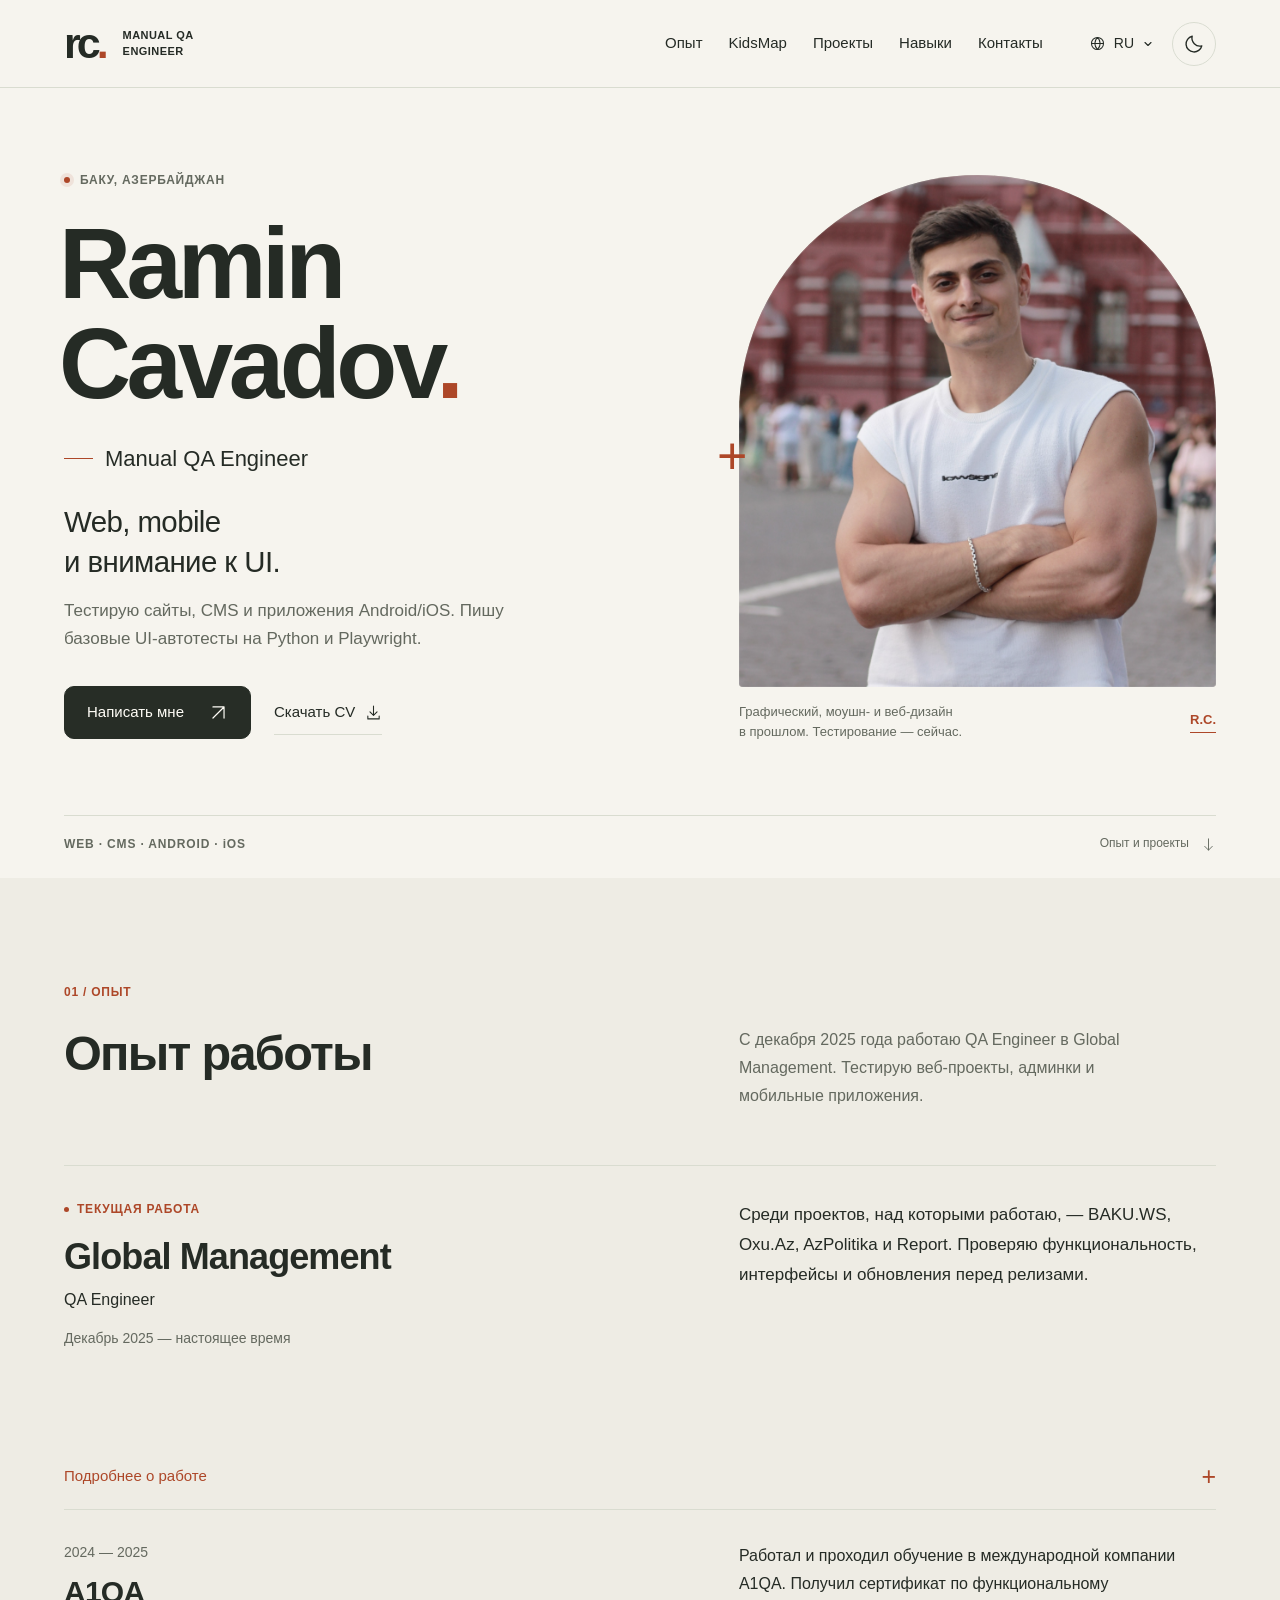
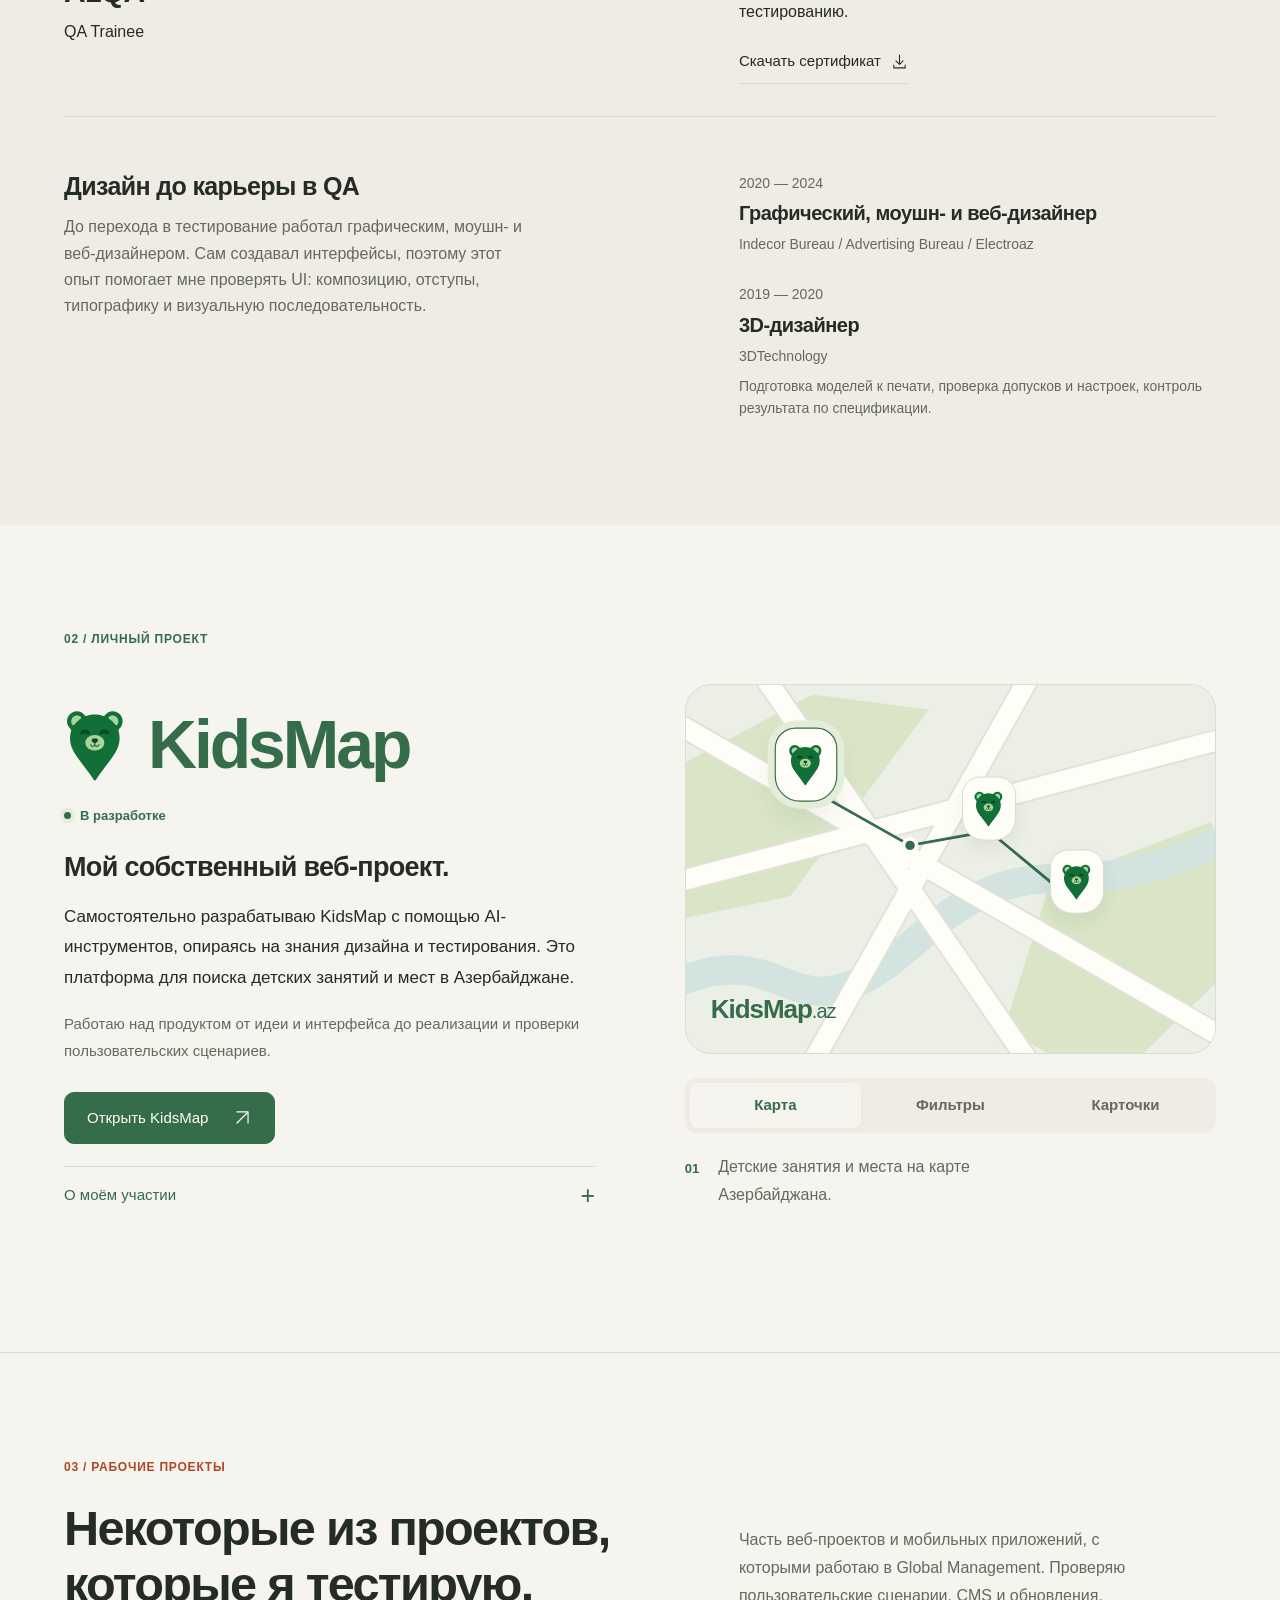
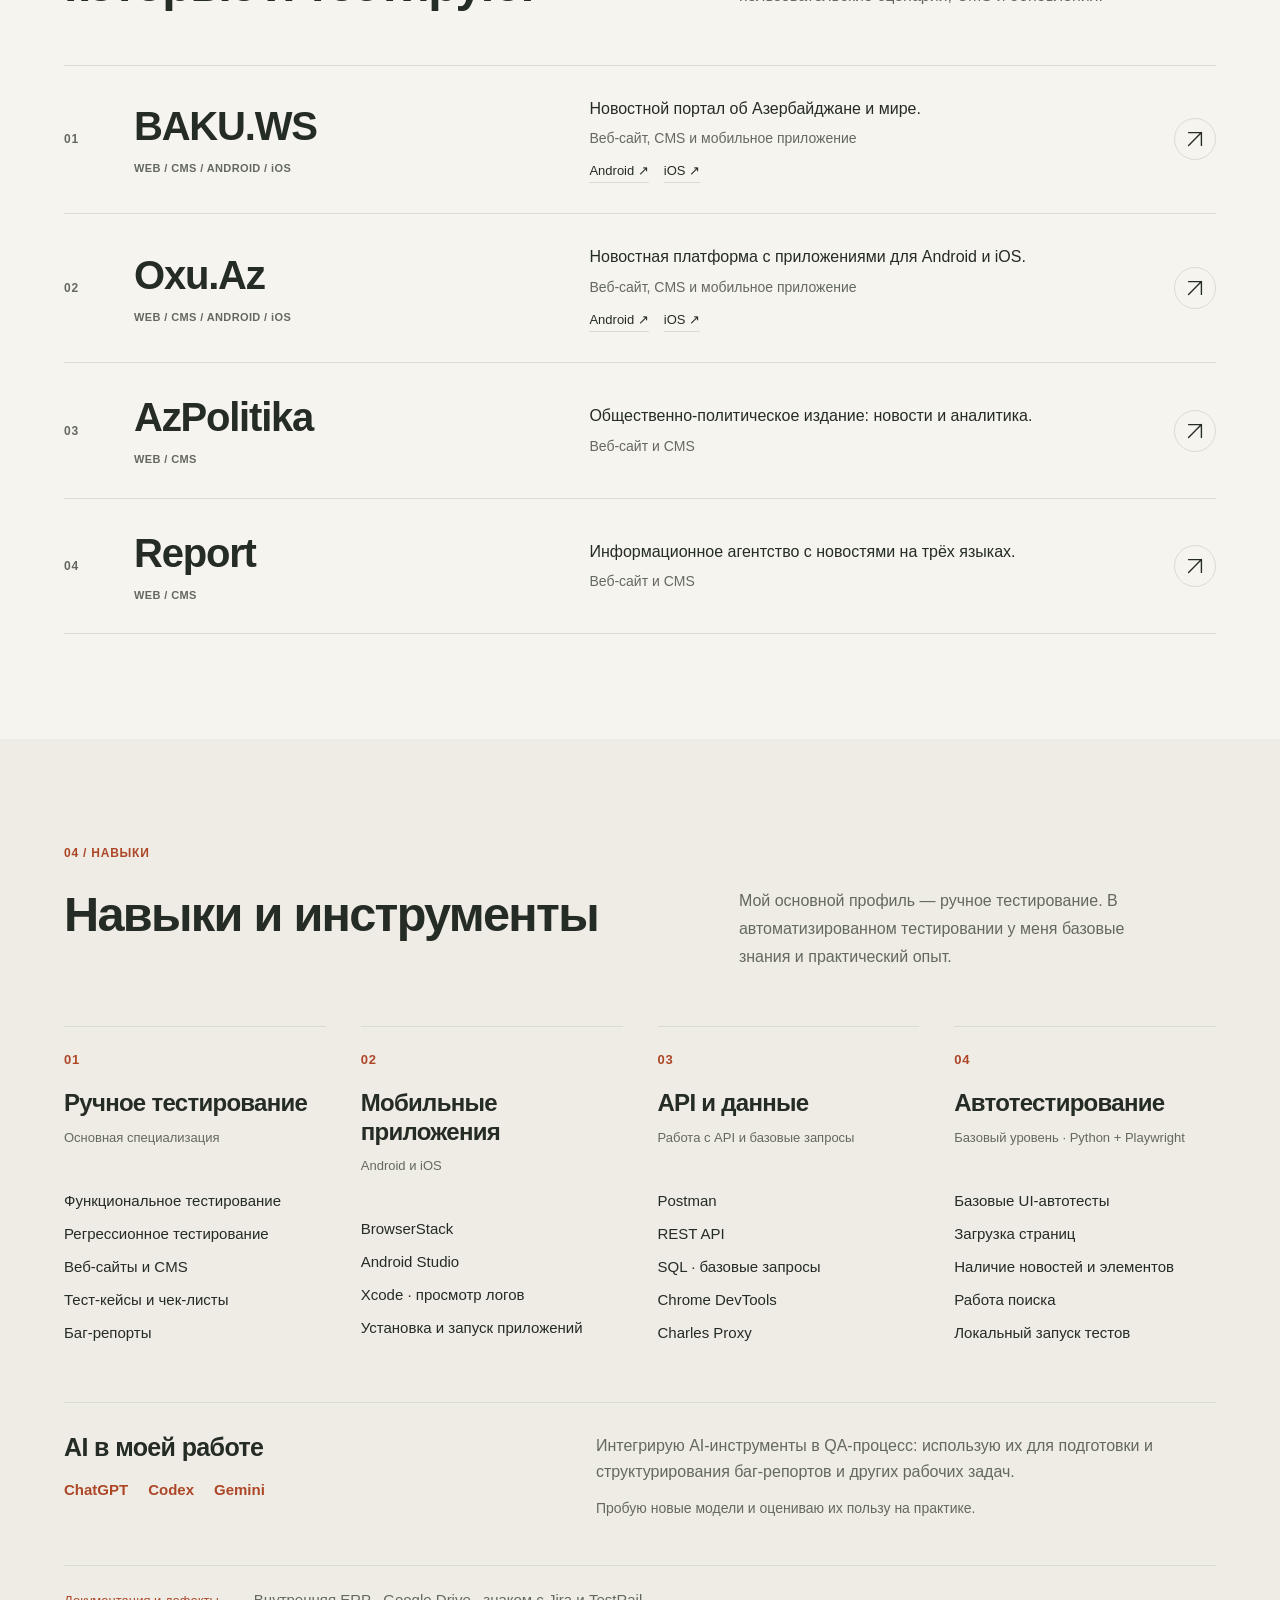
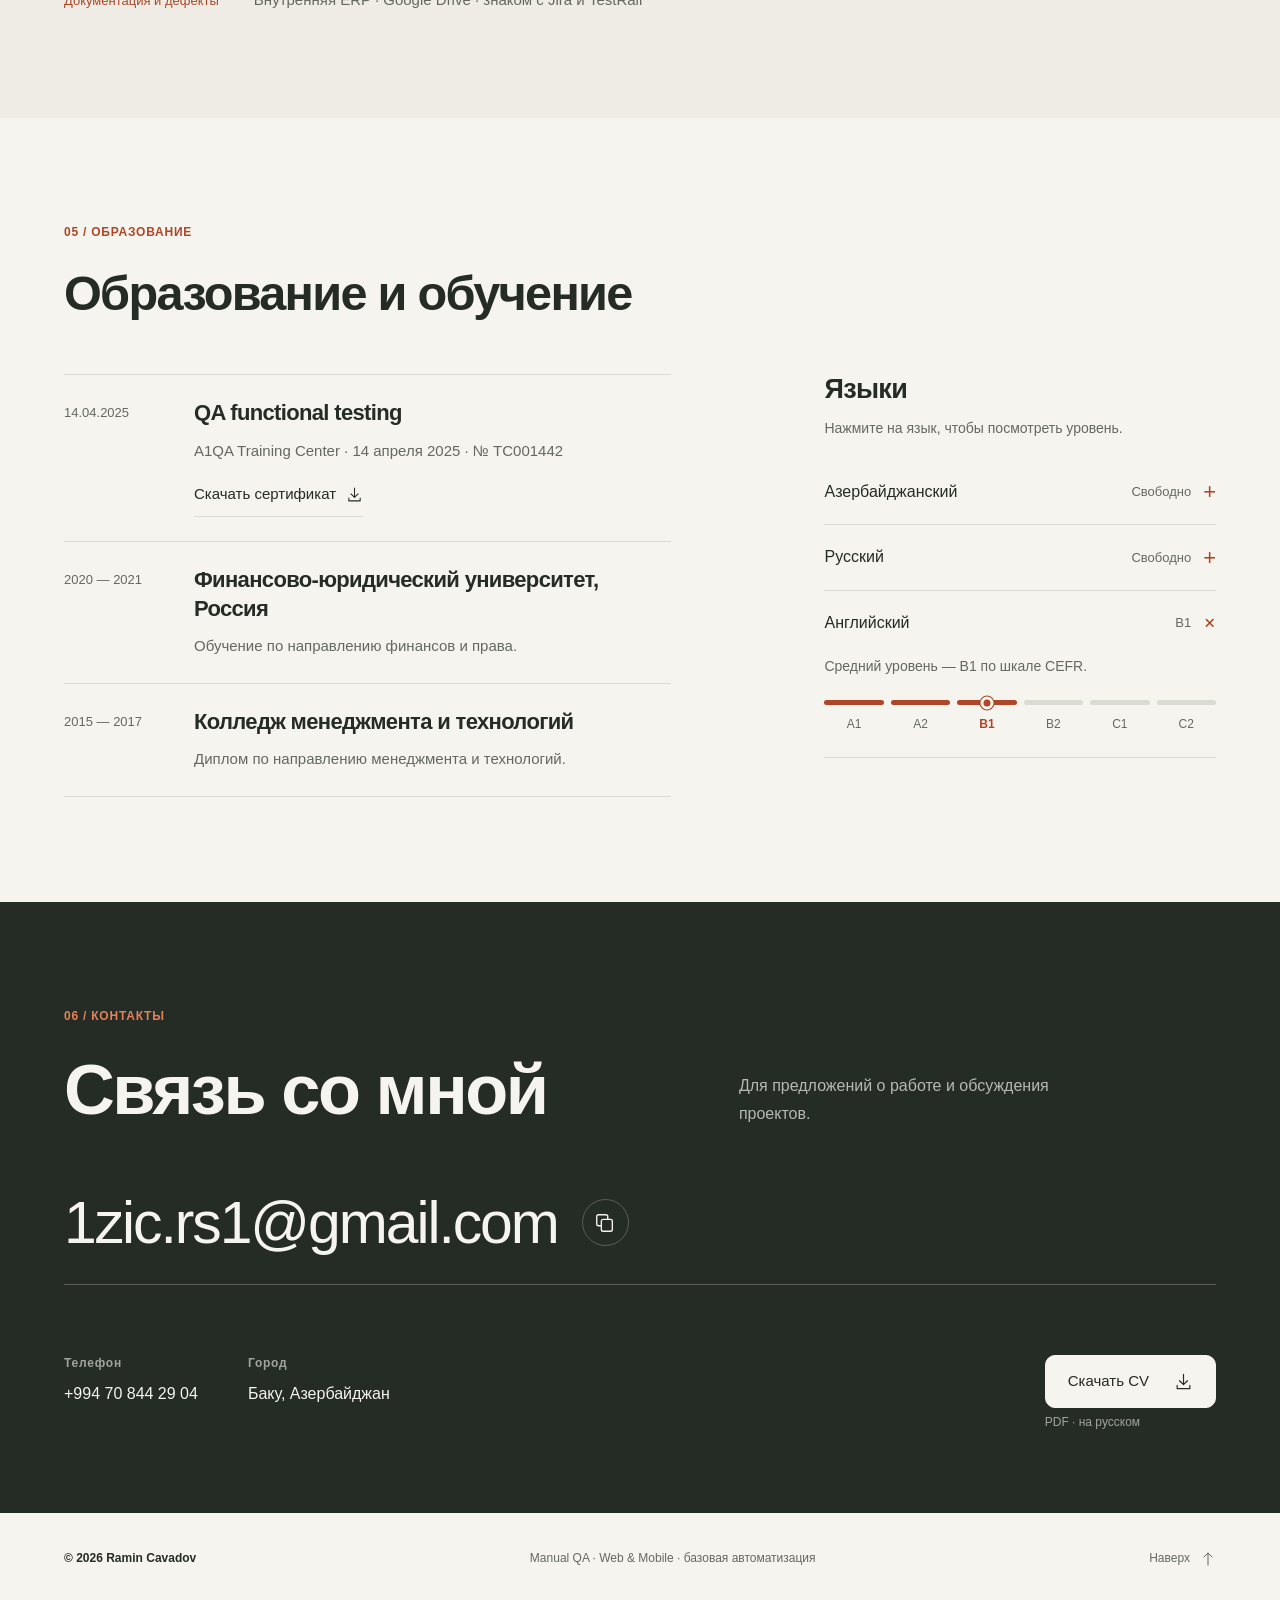
==== index.html @ c3564a2b "Publish multilingual QA portfolio and downloadable CVs" ====
<!doctype html>
<html lang="ru" data-theme="light">
<head>
  <meta charset="utf-8">
  <meta name="viewport" content="width=device-width, initial-scale=1">
  <meta name="theme-color" content="#f6f4ee">
  <meta name="description" content="Ramin Cavadov — Manual QA Engineer в Баку. Тестирование веб-сайтов, CMS и приложений Android/iOS. Python и Playwright на базовом уровне.">
  <meta property="og:title" content="Ramin Cavadov — Manual QA Engineer">
  <meta property="og:description" content="Web, mobile & a careful eye for detail. Explore my experience, projects and CV.">
  <meta property="og:type" content="profile">
  <meta name="color-scheme" content="light dark">
  <title>Ramin Cavadov — Manual QA Engineer</title>
  <link rel="icon" href="assets/favicon.svg" type="image/svg+xml">
  <link rel="preload" href="assets/portrait.jpg" as="image">
  <link rel="stylesheet" href="styles.css">
  <script>
    try { const saved = localStorage.getItem('ramin-theme'); if (saved === 'dark' || saved === 'light') document.documentElement.dataset.theme = saved; } catch (_) {}
  </script>
  <script src="content.js" defer></script>
  <script src="app.js" defer></script>
</head>
<body>
  <a class="skip-link" href="#main">К содержимому</a>
  <div class="reading-progress" aria-hidden="true"></div>
  <header class="site-header">
    <a class="wordmark" href="#home" aria-label="Ramin Cavadov — начало"><span class="monogram">rc<span>.</span></span><span class="wordmark-caption">MANUAL QA ENGINEER</span></a>
    <nav id="primary-nav" aria-label="Основная навигация"></nav>
    <div class="header-tools">
      <details class="language-picker">
        <summary aria-label="Выбрать язык"><svg viewBox="0 0 24 24" fill="none" aria-hidden="true"><circle cx="12" cy="12" r="8.5"/><path d="M3.5 12h17M12 3.5c5 5 5 12 0 17-5-5-5-12 0-17Z"/></svg><span class="current-language">RU</span><svg class="chevron" viewBox="0 0 16 16" fill="none" aria-hidden="true"><path d="m4 6 4 4 4-4"/></svg></summary>
        <div class="language-options" aria-label="Язык">
          <button type="button" data-lang="ru" lang="ru">Русский<span>RU</span></button>
          <button type="button" data-lang="en" lang="en">English<span>EN</span></button>
          <button type="button" data-lang="az" lang="az">Azərbaycanca<span>AZ</span></button>
        </div>
      </details>
      <button class="theme-toggle icon-button" type="button" aria-label="Включить тёмную тему"><svg class="sun" viewBox="0 0 24 24" fill="none" aria-hidden="true"><circle cx="12" cy="12" r="4"/><path d="M12 2v2m0 16v2M2 12h2m16 0h2M5 5l1.5 1.5m11 11L19 19M5 19l1.5-1.5m11-11L19 5"/></svg><svg class="moon" viewBox="0 0 24 24" fill="none" aria-hidden="true"><path d="M20.5 14A8.7 8.7 0 0 1 10 3.5 8.7 8.7 0 1 0 20.5 14Z"/></svg></button>
      <button class="menu-toggle icon-button" type="button" aria-controls="primary-nav" aria-expanded="false" aria-label="Открыть меню"><span></span><span></span></button>
    </div>
  </header>
  <main id="main" tabindex="-1">
    <noscript><div class="no-script"><h1>Ramin Cavadov</h1><p>Manual QA Engineer · Baku, Azerbaijan</p><p>Web, CMS, Android / iOS · Python + Playwright</p><p><a href="mailto:1zic.rs1@gmail.com">1zic.rs1@gmail.com</a> · <a href="tel:+994708442904">+994 70 844 29 04</a></p><p>CV: <a href="downloads/Ramin-Cavadov-CV-RU.pdf">Русский</a> · <a href="downloads/Ramin-Cavadov-CV-EN.pdf">English</a> · <a href="downloads/Ramin-Cavadov-CV-AZ.pdf">Azərbaycanca</a></p></div></noscript>
  </main>
  <footer class="site-footer"></footer>
  <p id="announcer" class="sr-only" aria-live="polite" aria-atomic="true"></p>
</body>
</html>
---- styles.css ----
@charset "UTF-8";
:root{--paper:#f6f4ee;--paper-alt:#eeece4;--ink:#252b25;--muted:#64695f;--line:#d9dcd0;--accent:#ad4728;--accent-bright:#e58156;--button:#272d26;--button-text:#fffdf7;--photo-bg:#d7d5c9;--header:rgba(246,244,238,.94);--gap:clamp(24px,5vw,80px);--ease:cubic-bezier(.2,.7,.25,1);color-scheme:light}
:root[data-theme="dark"]{--paper:#1b201c;--paper-alt:#222922;--ink:#eeeede;--muted:#adb6a7;--line:#3b453a;--accent:#efa17d;--accent-bright:#e58156;--button:#eeeede;--button-text:#20271f;--photo-bg:#343c30;--header:rgba(27,32,28,.94);color-scheme:dark}
*,*::before,*::after{box-sizing:border-box}
html{scroll-behavior:smooth;scroll-padding-top:115px}
body{margin:0;background:var(--paper);color:var(--ink);font-family:Arial,"Helvetica Neue",sans-serif;-webkit-font-smoothing:antialiased;line-height:1.6;transition:background .35s,color .35s}
::selection{background:var(--accent);color:var(--paper)}
a{color:inherit;text-decoration:none}button,summary,a{-webkit-tap-highlight-color:transparent}button{font:inherit;color:inherit;cursor:pointer}button:disabled{cursor:default}button,summary{touch-action:manipulation}
button:focus-visible,a:focus-visible,summary:focus-visible{outline:2px solid var(--accent);outline-offset:6px;border-radius:2px}
h1,h2,h3,h4,p,figure{margin:0}h1,h2,h3,h4{font-weight:500;line-height:1.08;letter-spacing:-.045em}img{display:block;max-width:100%}ul{margin:0;padding:0;list-style:none}
svg{width:22px;height:22px;stroke:currentColor;stroke-width:1.5;stroke-linecap:round;stroke-linejoin:round;flex:none}
.sr-only{position:absolute;width:1px;height:1px;padding:0;margin:-1px;overflow:hidden;clip:rect(0,0,0,0);white-space:nowrap;border:0}
.skip-link{position:fixed;left:20px;top:12px;z-index:50;transform:translateY(-160%);padding:12px 20px;background:var(--ink);color:var(--paper)}.skip-link:focus{transform:none}
.reading-progress{position:fixed;inset:0 auto auto 0;width:100%;height:3px;background:var(--accent-bright);z-index:40;transform:scaleX(0);transform-origin:left;pointer-events:none}
.site-header{height:88px;padding:0 var(--gap);display:flex;align-items:center;justify-content:space-between;gap:28px;background:var(--header);backdrop-filter:blur(15px);position:sticky;top:0;z-index:30;border-bottom:1px solid var(--line)}
.wordmark{display:flex;align-items:center;gap:18px;flex-shrink:0}.monogram{font-size:43px;font-weight:700;letter-spacing:-4px;line-height:1}.monogram>span{color:var(--accent)}
.wordmark-caption,.eyebrow,.micro,.date,.tag,.project-platforms,.section-number{font-family:"Courier New",monospace;font-size:11px;font-weight:500;line-height:1.5;letter-spacing:.1em}.wordmark-caption{font-size:10px;max-width:100px;line-height:1.4}
#primary-nav{display:flex;align-items:center;gap:30px;margin-left:auto;margin-right:28px}#primary-nav>a{font-size:13px;position:relative;padding:14px 0}#primary-nav>a::after{content:"";position:absolute;bottom:8px;left:0;right:0;height:1px;background:var(--accent);transform:scaleX(0);transform-origin:left;transition:transform .25s}#primary-nav>a:hover::after,#primary-nav>a.active::after{transform:scaleX(1)}
.header-tools{display:flex;align-items:center;gap:18px}.icon-button{width:44px;height:44px;display:grid;place-items:center;border:0;background:transparent;border-radius:50%;transition:background .2s}.icon-button:hover{background:var(--paper-alt)}
.theme-toggle{position:relative;border:1px solid var(--line);overflow:hidden}.theme-toggle svg{position:absolute;transition:transform .4s var(--ease),opacity .3s}.theme-toggle .sun{opacity:0;transform:rotate(-90deg) scale(.4)}.theme-toggle .moon{opacity:1;transform:rotate(0) scale(1)}[data-theme="dark"] .theme-toggle .sun{opacity:1;transform:rotate(0) scale(1)}[data-theme="dark"] .theme-toggle .moon{opacity:0;transform:rotate(90deg) scale(.4)}
.language-picker{position:relative}.language-picker summary{display:flex;align-items:center;gap:8px;cursor:pointer;list-style:none;font-size:12px;min-height:44px}.language-picker summary::-webkit-details-marker{display:none}.language-picker summary>svg:first-child{width:17px;height:17px}.chevron{width:12px;height:12px;transition:transform .2s}.language-picker[open] .chevron{transform:rotate(180deg)}.language-options{position:absolute;right:-12px;top:calc(100% + 13px);width:190px;padding:8px;border:1px solid var(--line);background:var(--paper);box-shadow:0 10px 35px #00000012;border-radius:8px;animation:drop-in .2s var(--ease)}.language-options button{background:transparent;border:0;display:flex;justify-content:space-between;width:100%;padding:12px;font-size:13px;text-align:left;border-radius:4px;gap:12px}.language-options button>span{font-size:10px;opacity:.6}.language-options button:hover,.language-options button[aria-pressed="true"]{background:var(--paper-alt);color:var(--accent)}
.menu-toggle{display:none}
.hero{position:relative;min-height:min(790px,calc(100svh - 88px));padding:55px var(--gap) 24px;display:flex;flex-direction:column;justify-content:space-between;overflow:hidden}
.hero-grid{display:grid;grid-template-columns:1.2fr 1fr;align-items:center;gap:clamp(40px,8vw,125px);max-width:1480px;width:100%;margin:auto}.hero-copy{padding:10px 0 30px}.hero .eyebrow{display:flex;align-items:center;gap:10px;color:var(--muted);margin-bottom:25px}.location-dot{display:inline-block;width:6px;height:6px;border-radius:50%;background:var(--accent);box-shadow:0 0 0 4px color-mix(in srgb,var(--accent) 10%,transparent)}
.hero h1{font-size:clamp(64px,7.8vw,120px);letter-spacing:-.075em;line-height:.94;font-weight:500;margin-left:-5px}.hero h1>span{display:block}.accent-dot{color:var(--accent);display:inline}.hero-role{font-size:20px;letter-spacing:-.025em;margin-top:27px;display:flex;align-items:center;gap:12px}.hero-role::before{content:"";display:block;width:29px;height:1px;background:var(--accent)}.hero-statement{font-size:clamp(20px,2.1vw,28px);letter-spacing:-.035em;line-height:1.35;margin-top:25px;max-width:530px}.hero-intro{font-size:15px;max-width:415px;color:var(--muted);margin-top:15px;line-height:1.65}
.hero-actions{display:flex;gap:23px;align-items:center;margin-top:32px;flex-wrap:wrap}.button{display:inline-flex;gap:25px;align-items:center;justify-content:center;min-height:53px;padding:13px 23px;border:1px solid var(--button);background:var(--button);color:var(--button-text);font-size:13px;border-radius:3px;position:relative;overflow:hidden;transition:transform .25s var(--ease),background .25s,border-color .25s}.button svg{width:19px;height:19px;transition:transform .25s}.button:hover{transform:translateY(-3px);background:var(--accent);border-color:var(--accent);color:var(--paper)}.button:hover svg{transform:translate(2px,-2px)}.button.download:hover svg{transform:translateY(3px)}.text-link{display:inline-flex;align-items:center;gap:10px;min-height:44px;border-bottom:1px solid var(--line);font-size:13px;transition:border-color .2s}.text-link:hover{border-color:var(--accent);color:var(--accent)}.text-link svg{width:17px;height:17px}.download-wrap{display:flex;align-items:center;gap:14px}.download-note{font-size:10px;color:var(--muted);margin-top:5px}
.hero-visual{position:relative;max-width:500px;width:100%;justify-self:end;margin-bottom:15px}.portrait-frame{overflow:hidden;border-radius:250px 250px 4px 4px;background:var(--photo-bg);height:clamp(380px,40vw,570px);position:relative}.portrait-frame img{width:100%;height:100%;object-fit:cover;object-position:50% 44%;filter:saturate(.78);transition:transform 1.2s var(--ease)}.portrait-frame:hover img{transform:scale(1.035)}.portrait-frame::after{content:"";position:absolute;inset:0;box-shadow:inset 0 0 0 1px #ffffff15;border-radius:inherit;pointer-events:none}.portrait-cross{position:absolute;left:-22px;top:45%;font-size:52px;color:var(--accent);font-weight:300;line-height:1;z-index:1}.portrait-caption{display:flex;justify-content:space-between;align-items:center;padding:15px 0 0;font-size:11px;line-height:1.5;color:var(--muted);gap:20px}.portrait-caption>span:last-child{color:var(--accent);font-family:"Courier New",monospace;font-size:11px;border-bottom:1px solid var(--accent);padding-bottom:3px}
.hero-bottom{display:flex;justify-content:space-between;align-items:center;gap:20px;margin-top:28px;border-top:1px solid var(--line);padding-top:18px;color:var(--muted)}.hero-bottom>a{font-size:11px;display:flex;gap:12px;align-items:center}.hero-bottom svg{width:15px;height:15px}
.section{padding:105px var(--gap);scroll-margin-top:20px}.section-inner{max-width:1480px;margin:0 auto}.section-heading{display:grid;grid-template-columns:1.2fr 1fr;column-gap:clamp(40px,8vw,125px);margin-bottom:52px}.section-heading .eyebrow{grid-column:1/-1;margin-bottom:25px;color:var(--accent)}.section h2{font-size:clamp(34px,3.6vw,58px);line-height:1.12;max-width:780px;letter-spacing:-.055em}.section-heading>p:last-child{color:var(--muted);max-width:420px;align-self:end;font-size:15px;line-height:1.75;padding-bottom:3px}.experience-section{background:var(--paper-alt)}
.job{display:grid;grid-template-columns:1.2fr 1fr;gap:clamp(40px,8vw,125px);padding:34px 0 0;border-top:1px solid var(--line)}.tag{display:flex;align-items:center;gap:8px;color:var(--accent);font-size:10px}.tag::before{content:"";width:5px;height:5px;border-radius:50%;background:var(--accent)}.job h3{font-size:36px;margin-top:18px;letter-spacing:-.04em}.job-role{margin-top:10px;font-size:16px}.date{color:var(--muted);letter-spacing:.03em;margin-top:15px}.job-summary{font-size:16px;line-height:1.75}.job-details{grid-column:1/-1;border-bottom:1px solid var(--line);margin-top:-8px}.job-details>summary{display:flex;gap:12px;justify-content:space-between;align-items:center;cursor:pointer;list-style:none;font-size:13px;padding:20px 0;color:var(--accent);min-height:56px}.job-details summary::-webkit-details-marker{display:none}.detail-symbol{font-size:25px;line-height:1;font-weight:300;transition:transform .25s}.job-details[open] .detail-symbol{transform:rotate(45deg)}.responsibilities{display:grid;grid-template-columns:1fr 1fr;gap:20px 55px;padding:4px 0 32px}.responsibilities li{padding-left:19px;position:relative;font-size:14px;line-height:1.75;color:var(--muted)}.responsibilities li::before{content:"";position:absolute;left:0;top:11px;width:5px;height:5px;background:var(--accent);border-radius:50%}
.previous-block{display:grid;grid-template-columns:1.2fr 1fr;gap:clamp(40px,8vw,125px);margin-top:55px}.previous-block h3{font-size:22px}.previous-block>div:first-child>p{font-size:14px;color:var(--muted);max-width:410px;margin-top:14px}.previous-job+.previous-job{margin-top:28px}.previous-job .date{margin-top:0;margin-bottom:8px}.previous-job h4{font-size:18px;letter-spacing:-.025em}.previous-job p{font-size:12px;color:var(--muted);line-height:1.6;margin-top:8px}
.project-row{display:grid;grid-template-columns:45px 1fr 1.3fr 42px;gap:25px;align-items:center;padding:30px 0;border-top:1px solid var(--line);position:relative;transition:padding .3s var(--ease)}.project-row:last-child{border-bottom:1px solid var(--line)}.project-row:hover{padding-left:12px;padding-right:12px}.section-number{color:var(--muted);font-size:10px}.project-name{font-size:40px;letter-spacing:-.06em;font-weight:600;line-height:1.2;display:inline-block}.project-name:hover{color:var(--accent)}.project-platforms{font-size:9px;color:var(--muted);letter-spacing:.045em;margin-top:10px}.project-description{font-size:14px}.project-scope{font-size:12px;color:var(--muted);margin-top:5px}.project-links{display:flex;gap:15px;margin-top:9px;font-size:11px}.project-links a{border-bottom:1px solid var(--line);line-height:1.8}.project-links a:hover{border-color:var(--accent);color:var(--accent)}.project-arrow{width:42px;height:42px;display:grid;place-items:center;border:1px solid var(--line);border-radius:50%;transition:background .25s,transform .25s}.project-arrow:hover{background:var(--accent);color:var(--paper);border-color:var(--accent);transform:rotate(5deg)}
.skills-section{background:var(--paper-alt)}.skills-grid{display:grid;grid-template-columns:repeat(4,1fr);gap:35px}.skill-group{border-top:1px solid var(--line);padding-top:22px}.skill-index{color:var(--accent);font-size:12px;font-family:"Courier New",monospace;display:block;margin-bottom:18px}.skill-group h3{font-size:22px;letter-spacing:-.03em;line-height:1.2}.skill-note{font-size:11px;color:var(--muted);min-height:34px;margin:10px 0 19px}.skill-group ul li{font-size:13px;margin:9px 0;line-height:1.6}.workflow{display:flex;gap:35px;border-top:1px solid var(--line);margin-top:45px;padding-top:22px;align-items:baseline}.workflow>span{font-size:11px;white-space:nowrap;color:var(--accent)}.workflow p{font-size:13px;color:var(--muted)}
.education-layout{display:grid;grid-template-columns:1.55fr 1fr;gap:clamp(50px,12vw,185px)}.education-row{display:grid;grid-template-columns:105px 1fr;gap:25px;padding:24px 0;border-top:1px solid var(--line)}.education-row:last-child{border-bottom:1px solid var(--line)}.education-row .date{margin-top:3px;font-size:10px}.education-row h3{font-size:20px;line-height:1.3;letter-spacing:-.03em}.education-row p{font-size:13px;color:var(--muted);margin-top:10px;line-height:1.7}.languages h3{font-size:24px;margin-bottom:28px}.language-row{display:flex;justify-content:space-between;gap:15px;border-bottom:1px solid var(--line);padding:17px 0;font-size:14px}.language-row>span:last-child{color:var(--muted);font-size:12px}
.contact-section{background:var(--ink);color:var(--paper);padding-bottom:80px}.contact-section .section-heading{margin-bottom:55px}.contact-section .eyebrow{color:var(--accent-bright)}.contact-section h2{font-size:clamp(46px,5.5vw,86px)}.contact-section .section-heading>p:last-child{color:var(--paper);opacity:.7;max-width:320px}.contact-section .button{--button:var(--paper);--button-text:var(--ink);margin-top:27px}.contact-section .button:hover{color:#20251f;background:var(--accent-bright);border-color:var(--accent-bright)}.contact-email-row{display:flex;align-items:center;gap:24px;border-bottom:1px solid color-mix(in srgb,var(--paper) 25%,transparent);padding-bottom:25px}.contact-email{font-size:clamp(22px,4.6vw,72px);line-height:1.25;letter-spacing:-.06em;overflow-wrap:anywhere;transition:color .2s}.contact-email:hover{color:var(--accent-bright)}.copy-email{color:var(--paper);border:1px solid color-mix(in srgb,var(--paper) 25%,transparent);flex-shrink:0;width:47px;height:47px}.copy-email:hover{background:color-mix(in srgb,var(--paper) 10%,transparent)}.copy-feedback{min-height:28px;padding-top:6px;color:var(--accent-bright);font-size:12px}.contact-bottom{display:flex;align-items:center;justify-content:space-between;gap:30px;padding-top:15px}.contact-info{display:flex;gap:50px}.contact-info .micro{font-size:10px;opacity:.6;display:block;margin-bottom:9px}.contact-info p,.contact-info a{font-size:14px}.contact-bottom .download-note{color:var(--paper);opacity:.6}
.site-footer{display:flex;align-items:center;justify-content:space-between;padding:24px var(--gap);font-size:11px;color:var(--muted);gap:20px}.site-footer .footer-back{display:flex;align-items:center;gap:10px;min-height:44px}.site-footer svg{width:16px;height:16px}.footer-signature{font-weight:600;color:var(--ink)}
[data-theme="dark"] .contact-section{--paper:#eeeede;--ink:#111711}
.reveal{opacity:1;transform:none}.motion-ready .reveal:not(.is-visible){opacity:0;transform:translateY(24px)}.motion-ready .reveal{transition:opacity .65s var(--ease),transform .65s var(--ease)}.hero-copy>*{animation:hero-in .8s var(--ease) both}.hero-copy>:nth-child(2){animation-delay:.06s}.hero-copy>:nth-child(3){animation-delay:.12s}.hero-copy>:nth-child(4){animation-delay:.18s}.hero-copy>:nth-child(5){animation-delay:.24s}.hero-copy>:nth-child(6){animation-delay:.3s}.hero-visual{animation:portrait-in 1s var(--ease) .15s both}
@keyframes hero-in{from{opacity:0;transform:translateY(22px)}to{opacity:1;transform:none}}@keyframes portrait-in{from{opacity:0;transform:translateY(25px) scale(.97)}to{opacity:1;transform:none}}@keyframes drop-in{from{opacity:0;transform:translateY(-5px)}to{opacity:1;transform:none}}
.no-script{padding:80px var(--gap);max-width:850px}.no-script h1{font-size:64px;margin-bottom:30px}.no-script p{margin:15px 0}.no-script a{text-decoration:underline}
@media(min-width:1700px){.site-header,.site-footer{padding-left:max(var(--gap),calc((100vw - 1480px)/2));padding-right:max(var(--gap),calc((100vw - 1480px)/2))}}
@media(max-width:1150px){#primary-nav{gap:20px;margin-right:12px}.wordmark-caption{display:none}.hero-grid,.section-heading,.job,.previous-block{column-gap:55px}.hero h1{font-size:clamp(65px,8.2vw,100px)}.hero-statement{font-size:22px}.hero-intro{font-size:14px}.hero{padding-top:40px;min-height:690px}.portrait-frame{height:440px}.hero-actions{gap:18px}.skills-grid{gap:24px}.skill-group h3{font-size:19px}.project-row{grid-template-columns:30px .85fr 1.3fr 40px}.project-name{font-size:34px}}
@media(max-width:850px){.site-header{height:76px;gap:20px}.header-tools{gap:12px}#primary-nav{gap:18px;margin-right:0}#primary-nav>a{font-size:12px}.hero-grid{gap:35px}.hero h1{font-size:71px}.hero-statement{font-size:20px}.hero-intro{font-size:13px}.hero .eyebrow{font-size:9px;margin-bottom:22px}.hero-role{font-size:17px}.hero-actions{gap:12px}.button{padding:12px 16px;gap:14px;font-size:12px}.text-link{font-size:12px}.portrait-frame{height:425px}.hero{min-height:650px;padding-top:30px}.hero-bottom .micro{font-size:9px}.section{padding-top:80px;padding-bottom:80px}.section-heading,.job,.previous-block{gap:30px}.section h2{font-size:38px}.section-heading>p:last-child{font-size:13px}.skills-grid{grid-template-columns:1fr 1fr;gap:35px}.skill-note{min-height:0}.skill-group h3{font-size:23px}.project-row{grid-template-columns:25px 1fr 1.2fr 35px;gap:15px}.project-name{font-size:28px}.project-description{font-size:12px}.education-layout{gap:45px;grid-template-columns:1.5fr 1fr}.education-row{grid-template-columns:1fr;gap:8px}.contact-section h2{font-size:55px}.contact-info{gap:30px}.contact-bottom{gap:20px}.contact-info p,.contact-info a{font-size:12px}}
@media(max-width:680px){:root{--gap:24px}html{scroll-padding-top:92px}.site-header{height:72px}.monogram{font-size:38px}.wordmark-caption{display:block;font-size:8px;max-width:78px}.header-tools{gap:11px}.language-picker summary{gap:6px}.language-picker summary>svg:first-child{display:none}.icon-button{width:40px;height:40px}.menu-toggle{display:flex;flex-direction:column;justify-content:center;gap:5px;position:relative}.menu-toggle span{width:18px;height:1px;background:var(--ink);transition:transform .25s}.menu-toggle[aria-expanded="true"] span:first-child{transform:translateY(3px) rotate(45deg)}.menu-toggle[aria-expanded="true"] span:last-child{transform:translateY(-3px) rotate(-45deg)}#primary-nav{display:none;position:absolute;top:71px;left:0;right:0;background:var(--paper);padding:18px var(--gap) 25px;border-bottom:1px solid var(--line);box-shadow:0 15px 20px #00000008;flex-direction:column;align-items:stretch;gap:0}#primary-nav.is-open{display:flex;animation:drop-in .2s}#primary-nav>a{font-size:18px;padding:13px 0}.language-options{top:calc(100% + 12px);right:-60px;z-index:2}.hero{min-height:auto;padding-top:32px}.hero-grid{grid-template-columns:1fr 132px;gap:14px;position:relative;align-items:start}.hero-copy{display:contents}.hero .eyebrow{grid-column:1/-1;margin-bottom:0;font-size:10px;padding:0;animation:none}.hero h1{font-size:clamp(53px,9.8vw,67px);grid-column:1;grid-row:2;line-height:.98;margin-left:-2px;padding:16px 0 6px;align-self:center}.hero-role{grid-column:1/-1;grid-row:3;margin-top:12px;font-size:17px}.hero-statement{grid-column:1/-1;grid-row:4;margin-top:12px;font-size:25px;max-width:390px}.hero-intro{grid-column:1/-1;grid-row:5;font-size:14px;margin-top:0;max-width:410px}.hero-actions{grid-column:1/-1;grid-row:6;margin-top:8px;gap:24px;margin-bottom:16px}.hero-actions .button{font-size:12px;padding:13px 18px;min-height:49px}.hero-actions .text-link{font-size:12px}.hero-visual{grid-column:2;grid-row:2;margin:8px 0 0;align-self:center;width:132px}.portrait-frame{height:172px;border-radius:90px 90px 3px 3px}.portrait-frame img{object-position:50% 40%}.portrait-cross{font-size:30px;left:-11px;top:60%}.portrait-caption{display:none}.hero-bottom{margin-top:25px;padding-top:16px;gap:10px}.hero-bottom .micro{font-size:8px;letter-spacing:.03em}.hero-bottom>a{font-size:0;gap:0}.hero-bottom>a svg{width:18px;height:18px}.section{padding:64px var(--gap)}.section-heading{display:block;margin-bottom:32px}.section-heading .eyebrow{margin-bottom:20px;font-size:10px}.section h2{font-size:36px}.section-heading>p:last-child{margin-top:23px;font-size:14px;max-width:none}.job{display:block;padding-top:25px}.job h3{font-size:31px}.job-role{font-size:15px}.job .date{font-size:11px}.job-summary{font-size:14px;margin-top:24px}.job-details{margin-top:20px}.responsibilities{grid-template-columns:1fr;gap:14px;padding-bottom:25px}.responsibilities li{font-size:13px}.previous-block{display:block;margin-top:35px}.previous-block>div:first-child>p{font-size:13px;margin-bottom:28px}.previous-job h4{font-size:18px}.previous-job+.previous-job{margin-top:25px}.project-row{grid-template-columns:22px 1fr 38px;gap:13px;padding:25px 0}.project-name{font-size:34px}.project-platforms{font-size:8px;margin-top:7px}.project-detail{grid-column:2;grid-row:2}.project-description{font-size:13px}.project-scope{font-size:11px}.project-arrow{grid-column:3;grid-row:1;width:38px;height:38px}.project-row:hover{padding-left:0;padding-right:0}.project-row>.section-number{align-self:center}.project-links{margin-top:11px;gap:20px}.project-links a{min-height:32px;display:inline-flex;align-items:center}.skills-grid{gap:30px 24px}.skill-group{padding-top:18px}.skill-group h3{font-size:19px}.skill-group ul li{font-size:12px}.skill-index{margin-bottom:12px}.skill-note{font-size:10px;line-height:1.7;margin:10px 0 15px}.workflow{display:block;margin-top:30px}.workflow>span{white-space:normal}.workflow p{margin-top:8px;font-size:12px}.education-layout{display:block}.education-row{grid-template-columns:1fr;gap:8px;padding:21px 0}.education-row h3{font-size:19px}.education-row p{font-size:13px}.languages{margin-top:38px}.languages h3{font-size:22px;margin-bottom:12px}.language-row{padding:15px 0}.contact-section h2{font-size:49px}.contact-section .section-heading>p:last-child{margin-top:20px;max-width:none}.contact-section .section-heading{margin-bottom:30px}.contact-email-row{gap:12px;padding-bottom:22px}.contact-email{font-size:clamp(22px,6.7vw,39px);letter-spacing:-.055em}.copy-email{width:37px;height:37px}.copy-email svg{width:17px;height:17px}.contact-bottom{display:block;padding-top:8px}.contact-info{justify-content:space-between;gap:22px}.contact-info p,.contact-info a{font-size:12px}.contact-bottom .download-wrap{margin-top:22px}.contact-section .button{margin-top:0}.site-footer{padding-top:17px;padding-bottom:17px;align-items:flex-start;font-size:10px}.footer-message{display:none}.site-footer .footer-back{min-height:30px}.footer-signature{padding-top:8px}}
@media(min-width:681px) and (max-height:800px){.hero{min-height:calc(100svh - 88px);padding-top:22px;padding-bottom:16px}.hero-copy{padding:0 0 12px}.hero h1{font-size:clamp(65px,7vw,95px)}.hero .eyebrow{margin-bottom:16px}.hero-role{margin-top:20px}.hero-statement{margin-top:20px;font-size:23px}.hero-intro{margin-top:12px}.hero-actions{margin-top:24px}.portrait-frame{height:clamp(330px,calc(100svh - 260px),445px)}.hero-bottom{margin-top:16px;padding-top:13px}}
@media(max-width:360px){:root{--gap:18px}.wordmark-caption{display:none}.hero-grid{grid-template-columns:1fr 104px}.hero-visual{width:104px}.portrait-frame{height:147px}.hero h1{font-size:clamp(44px,14vw,51px)}.hero-statement{font-size:23px}.hero-actions{gap:18px}.skills-grid{grid-template-columns:1fr}.skill-group h3{font-size:22px}.contact-info{display:block}.contact-info>div+div{margin-top:20px}.contact-email{font-size:22px}}
@media(max-width:360px){.contact-section h2{font-size:42px}}
/* Softer typography and a distinct, interactive personal-project section. */
body{font-family:"Segoe UI Variable","Segoe UI",-apple-system,BlinkMacSystemFont,sans-serif;font-size:16px;line-height:1.65}
h1,h2,h3,h4{font-weight:600;letter-spacing:-.025em;line-height:1.14}
.wordmark-caption,.eyebrow,.micro,.date,.tag,.project-platforms,.section-number,.skill-index{font-family:inherit;font-size:12px;letter-spacing:.065em;font-weight:600}
.wordmark-caption{font-size:11px;letter-spacing:.04em}
#primary-nav{gap:26px;margin-right:18px}#primary-nav>a{font-size:15px}
.language-picker summary,.language-options button{font-size:14px}.language-options button>span{font-size:11px}
.hero h1{font-weight:600;letter-spacing:-.045em;line-height:1;font-size:clamp(66px,7.8vw,110px)}
.hero-role{font-size:22px;letter-spacing:0}.hero-statement{font-size:clamp(25px,2.3vw,33px);letter-spacing:-.02em;line-height:1.35}
.hero-intro{font-size:17px;line-height:1.7;max-width:470px}.hero .eyebrow{font-size:12px}
.button{font-size:15px;border-radius:10px;min-height:52px;padding:13px 22px;isolation:isolate}
.button::before{content:"";position:absolute;inset:0;background:linear-gradient(110deg,transparent 20%,#ffffff24 50%,transparent 80%);transform:translateX(-110%);transition:transform .65s var(--ease);z-index:-1;pointer-events:none}
.button:hover::before,.button:focus-visible::before{transform:translateX(110%)}
.text-link{font-size:15px}.portrait-caption,.portrait-caption>span:last-child{font-size:13px;font-family:inherit}.portrait-caption>span:last-child{font-weight:600}
.hero-bottom .micro,.hero-bottom>a{font-size:12px}.hero-bottom .micro{letter-spacing:.07em}
.section h2{font-size:clamp(36px,3.8vw,59px);font-weight:600;letter-spacing:-.035em;line-height:1.15}
.section-heading>p:last-child{font-size:16px;line-height:1.75}.section-heading .eyebrow{font-size:12px}
.job h3{letter-spacing:-.025em}.job .date,.date{font-size:14px;letter-spacing:0;font-weight:400}.tag{font-size:12px}
.job-summary{font-size:17px}.job-details>summary{font-size:15px}.responsibilities li{font-size:16px}
.previous-block h3{font-size:25px}.previous-block>div:first-child>p{font-size:16px;max-width:470px}
.previous-job h4{font-size:20px}.previous-job p{font-size:14px}.previous-job .date{font-size:14px}
.project-name{font-size:40px;letter-spacing:-.03em}.project-platforms{font-size:11px;letter-spacing:.035em}
.project-description{font-size:16px}.project-scope{font-size:14px}.project-links{font-size:13px}.section-number{font-size:12px}
.skill-group h3{font-size:24px;line-height:1.2;overflow-wrap:break-word}.skill-note{font-size:13px;line-height:1.6;min-height:42px}.skill-group ul li{font-size:15px}.skill-index{font-size:13px}
.workflow>span{font-size:13px}.workflow p{font-size:15px}
.ai-workflow{display:grid;grid-template-columns:1fr 1.3fr;gap:55px;margin-top:48px;border-top:1px solid var(--line);padding-top:30px}
.ai-workflow h3{font-size:25px}.ai-workflow p{font-size:16px;color:var(--muted)}.ai-tools{display:flex;flex-wrap:wrap;gap:10px 20px;margin-top:17px;font-size:15px;font-weight:600;color:var(--accent)}
.ai-workflow .ai-note{font-size:14px;margin-top:12px}
.education-row .date{font-size:13px}.education-row h3{font-size:22px}.education-row p{font-size:15px}
.contact-section h2{font-size:clamp(42px,5.5vw,82px)}.contact-email{letter-spacing:-.035em}
.contact-info .micro{font-size:12px}.contact-info p,.contact-info a{font-size:16px}.download-note,.copy-feedback{font-size:12px}.site-footer{font-size:12px}

.personal-section{--kids-accent:#356c49;--kids-soft:#e4edda;--map-paper:#ecefe5;--map-park:#dae5c8;--map-water:#d3e3e0;--map-road:#fffdf7;--map-road-border:#e0e2d5;border-bottom:1px solid var(--line)}
[data-theme="dark"] .personal-section{--kids-accent:#a6d687;--kids-soft:#2f422d;--map-paper:#283529;--map-park:#344a31;--map-water:#2e4645;--map-road:#475446;--map-road-border:#202d23}
.personal-section>.section-inner>.eyebrow{color:var(--kids-accent);margin-bottom:36px}
.personal-layout{display:grid;grid-template-columns:1fr 1fr;gap:clamp(40px,7vw,108px);align-items:center}
.kids-brand{display:flex;align-items:center;gap:20px}.kids-brand>img{width:64px;height:76px;object-fit:contain;flex-shrink:0}
.section .kids-brand h2{font-size:clamp(52px,5.3vw,82px);letter-spacing:-.045em;line-height:1.1;color:var(--kids-accent)}
.development-status{display:inline-flex;align-items:center;gap:9px;font-size:13px;color:var(--kids-accent);font-weight:600;margin-top:22px}
.development-status>span{width:7px;height:7px;background:currentColor;border-radius:50%;box-shadow:0 0 0 4px var(--kids-soft)}
.personal-copy.is-visible .development-status>span{animation:status-breathe 1.8s ease-out 2}
.personal-copy h3{font-size:27px;line-height:1.3;margin-top:22px}.personal-description{font-size:17px;line-height:1.8;margin-top:17px}
.personal-contribution{font-size:15px;line-height:1.8;color:var(--muted);margin-top:16px}.kids-cta{margin-top:28px;--button:var(--kids-accent);--button-text:#fffdf7}
[data-theme="dark"] .kids-cta{--button-text:#1c291d}.kids-cta:hover{background:var(--ink);border-color:var(--ink);color:var(--paper)}
.personal-details{margin-top:22px;border-top:1px solid var(--line)}.personal-details>summary{cursor:pointer;display:flex;align-items:center;justify-content:space-between;gap:15px;list-style:none;font-size:15px;min-height:56px;color:var(--kids-accent)}
.personal-details>summary::-webkit-details-marker{display:none}.personal-details[open] .detail-symbol{transform:rotate(45deg)}
.personal-details>p{font-size:15px;color:var(--muted);padding:0 0 15px;line-height:1.75}
.personal-details[open]>p,.job-details[open] .responsibilities,.language-profile[open] .language-description{animation:detail-in .3s var(--ease)}
.kids-showcase{min-width:0}.kids-map-visual{position:relative;aspect-ratio:560/390;border-radius:26px;overflow:hidden;background:var(--map-paper);border:1px solid var(--line)}
.map-drawing{display:block;width:100%;height:100%;stroke:none;stroke-width:0}
.map-pin{position:absolute;width:54px;height:64px;display:grid;place-items:center;background:var(--map-road);border:1px solid var(--line);border-radius:18px 18px 22px 22px;transform:translate(-50%,-85%);box-shadow:0 8px 18px #18372012;transition:transform .45s var(--ease),box-shadow .4s,border-color .4s}
.map-pin img{width:32px;height:40px;object-fit:contain}.map-pin-0{left:22.7%;top:27.7%}.map-pin-1{left:57.3%;top:39.7%}.map-pin-2{left:73.9%;top:59.5%}
[data-kids-state="0"] .map-pin-0,[data-kids-state="1"] .map-pin-1,[data-kids-state="2"] .map-pin-2{transform:translate(-50%,-85%) scale(1.16);border-color:var(--kids-accent);box-shadow:0 0 0 6px var(--kids-soft),0 12px 24px #18372018}
.map-wordmark{position:absolute;bottom:22px;left:25px;font-weight:700;font-size:26px;color:var(--kids-accent);letter-spacing:-.04em}.map-wordmark>span{font-weight:400;font-size:20px}
.kids-showcase.is-visible .map-route{animation:draw-route 1.6s var(--ease) both}
.kids-feature-tabs{display:flex;margin-top:24px;padding:5px;background:var(--paper-alt);border-radius:12px;gap:4px}
.kids-feature-tab{flex:1;min-width:0;min-height:45px;padding:8px 12px;border:0;background:transparent;color:var(--muted);font-size:15px;font-weight:600;border-radius:8px;transition:background .25s,color .25s,box-shadow .25s}
.kids-feature-tab[aria-selected="true"]{background:var(--paper);color:var(--kids-accent);box-shadow:0 2px 7px #00000008}.kids-feature-tab:hover{color:var(--kids-accent)}
.kids-feature-panels{min-height:94px;margin-top:20px}.kids-feature-panels>[role="tabpanel"]:not([hidden]){display:flex;gap:19px;align-items:flex-start;animation:detail-in .3s var(--ease)}
.kids-feature-panels p{font-size:16px;color:var(--muted);line-height:1.75;max-width:360px}.feature-number{font-size:13px;color:var(--kids-accent);padding-top:5px;font-weight:600}
[role="tabpanel"]:focus-visible{outline:2px solid var(--kids-accent);outline-offset:8px;border-radius:3px}

.languages h3{font-size:27px;margin-bottom:12px}.language-hint{font-size:14px;color:var(--muted);margin-bottom:20px}
.language-profile{border-bottom:1px solid var(--line)}.language-profile>summary{display:flex;align-items:center;gap:12px;padding:19px 0;list-style:none;cursor:pointer;font-size:16px}
.language-profile>summary::-webkit-details-marker{display:none}.language-level-label{font-size:13px;color:var(--muted);margin-left:auto;white-space:nowrap}
.language-chevron{color:var(--accent);font-size:22px;font-weight:300;line-height:1;transition:transform .25s}.language-profile[open] .language-chevron{transform:rotate(45deg)}
.language-description{padding-bottom:22px}.language-description p{font-size:14px;color:var(--muted)}
.cefr-scale{display:grid;grid-template-columns:repeat(6,1fr);gap:7px;margin-top:22px}.cefr-step{display:flex;flex-direction:column;gap:10px;align-items:center;color:var(--muted);font-size:12px;position:relative}
.cefr-step i{height:5px;border-radius:8px;width:100%;background:var(--line)}.cefr-step.completed i{background:var(--accent)}.cefr-step.current{color:var(--accent);font-weight:700}
.cefr-step.current i::after{content:"";position:absolute;left:50%;top:2.5px;width:13px;height:13px;border:3px solid var(--paper);background:var(--accent);border-radius:50%;transform:translate(-50%,-50%);box-shadow:0 0 0 1px var(--accent)}
@keyframes status-breathe{50%{box-shadow:0 0 0 8px transparent}}
@keyframes draw-route{from{stroke-dasharray:370;stroke-dashoffset:370}to{stroke-dasharray:370;stroke-dashoffset:0}}
@keyframes detail-in{from{opacity:0;transform:translateY(6px)}to{opacity:1;transform:none}}

@media(max-width:1150px){#primary-nav{gap:21px;margin-right:8px}.hero h1{font-size:clamp(63px,8vw,92px)}.hero-intro{font-size:16px}.skill-group h3{font-size:22px}.personal-layout{gap:42px}.project-name{font-size:35px}}
@media(max-width:850px){#primary-nav{gap:16px}#primary-nav>a{font-size:14px}.site-header{gap:16px}.hero h1{font-size:66px}.hero-statement{font-size:25px}.hero-intro{font-size:16px}.hero .eyebrow{font-size:11px}.hero-role{font-size:20px}.section-heading>p:last-child{font-size:16px}.hero-actions{gap:18px}.button{padding:12px 18px}.hero-actions .button,.text-link{font-size:14px}.project-name{font-size:30px}.project-description{font-size:15px}.education-layout{grid-template-columns:1.15fr 1fr;gap:40px}.personal-layout{grid-template-columns:1fr;gap:38px}.personal-copy{max-width:610px}.kids-showcase{max-width:620px;width:100%;justify-self:center}.personal-copy h3{font-size:27px}.section .kids-brand h2{font-size:72px}.language-profile>summary{font-size:15px}.language-level-label{font-size:12px}.contact-info p,.contact-info a{font-size:14px}}
@media(min-width:681px) and (max-height:800px){.hero h1{font-size:clamp(63px,6.9vw,94px)}.hero-statement{font-size:26px;margin-top:18px}.hero-intro{font-size:16px}.hero-role{margin-top:18px}.hero-actions{margin-top:22px}}
@media(max-width:680px){#primary-nav>a{font-size:18px}.wordmark-caption{font-size:10px;max-width:85px}.site-header{gap:14px}.header-tools{gap:8px}.hero h1{font-size:clamp(47px,9.8vw,64px);letter-spacing:-.05em;line-height:1.04}.hero .eyebrow{font-size:11px}.hero-role{font-size:20px}.hero-statement{font-size:29px;line-height:1.3}.hero-intro{font-size:16px}.hero-actions{gap:22px}.hero-actions .button,.hero-actions .text-link{font-size:14px}.hero-bottom .micro{font-size:11px}.hero-bottom>a{font-size:0}.section h2{font-size:37px}.section-heading .eyebrow{font-size:12px}.section-heading>p:last-child{font-size:16px;margin-top:20px}.job-summary{font-size:16px}.job-role{font-size:17px}.job .date{font-size:14px}.responsibilities li{font-size:15px}.previous-block>div:first-child>p{font-size:15px}.previous-job h4{font-size:20px}.project-name{font-size:35px}.project-description{font-size:15px}.project-scope{font-size:13px}.project-platforms{font-size:10px}.project-links{font-size:13px}.skills-grid{grid-template-columns:1fr;gap:30px}.skill-group h3{font-size:22px}.skill-note{font-size:13px;min-height:0}.skill-group ul li{font-size:15px}.workflow>span{font-size:13px}.workflow p{font-size:15px}.ai-workflow{grid-template-columns:1fr;gap:19px;margin-top:35px}.ai-workflow h3{font-size:25px}.ai-workflow p{font-size:15px}.ai-tools{margin-top:14px}.education-row h3{font-size:21px}.education-row p{font-size:15px}.languages h3{font-size:27px}.language-profile>summary{font-size:16px}.language-level-label{font-size:13px}.contact-section h2{font-size:46px}.contact-email{font-size:clamp(21px,6.6vw,36px);letter-spacing:-.04em}.contact-info p,.contact-info a{font-size:15px}.contact-info .micro{font-size:12px}.site-footer{font-size:12px}.personal-section>.section-inner>.eyebrow{margin-bottom:28px}.kids-brand{gap:17px}.kids-brand>img{width:54px;height:65px}.section .kids-brand h2{font-size:60px}.personal-copy h3{font-size:25px}.personal-description{font-size:16px}.kids-map-visual{border-radius:20px}.map-wordmark{font-size:23px;bottom:17px;left:19px}.map-wordmark>span{font-size:17px}.map-pin{width:42px;height:51px;border-radius:14px}.map-pin img{width:26px;height:32px}.kids-feature-tabs{margin-top:18px}.kids-feature-tab{font-size:14px;padding:8px}.kids-feature-panels p{font-size:15px}.kids-feature-panels{min-height:84px}.personal-layout{gap:30px}}
@media(max-width:360px){.wordmark-caption{display:none}.hero-grid{grid-template-columns:minmax(0,1fr) 96px;gap:12px}.hero-visual{width:96px}.hero h1{font-size:41px}.hero-statement{font-size:26px}.hero-actions{gap:17px}.hero-actions .button{padding:12px 15px}.hero-bottom .micro{font-size:10px}.section h2{font-size:33px}.section .kids-brand h2{font-size:51px}.kids-brand{gap:13px}.kids-brand>img{width:47px;height:56px}.contact-section h2{font-size:39px}.project-name{font-size:31px}.skills-grid{grid-template-columns:1fr}.language-profile>summary{font-size:15px}.language-level-label{font-size:12px}.map-pin{width:35px;height:43px}.map-pin img{width:23px;height:28px}.kids-feature-tab{font-size:13px}}
@media print{.personal-layout{display:block}.kids-showcase,.personal-details,.personal-copy .button,.kids-brand>img,.development-status,.language-hint,.language-chevron{display:none!important}.section .kids-brand h2{font-size:20pt}.personal-copy h3{font-size:13pt;margin-top:10px}.personal-description,.personal-contribution{font-size:10pt;margin-top:8px}.language-profile>summary{padding:8px 0}.ai-workflow{margin-top:15px;padding-top:15px;gap:20px}.ai-workflow h3{font-size:13pt}.ai-workflow p,.ai-workflow .ai-note,.ai-tools{font-size:9pt}.ai-tools{margin-top:8px}}

@media(prefers-reduced-motion:reduce){html{scroll-behavior:auto}*,*::before,*::after{animation:none!important;transition:none!important}.motion-ready .reveal:not(.is-visible){opacity:1;transform:none}.portrait-frame:hover img{transform:none}.button:hover{transform:none}}
@media print{.site-header,.site-footer,.hero-visual,.hero-bottom,.hero-actions,.reading-progress,.skip-link,.contact-section,.project-arrow,.project-links{display:none!important}:root,:root[data-theme="dark"]{--paper:white;--paper-alt:white;--ink:#111;--muted:#444;--line:#ccc;--accent:#8e3820}body{font-size:10pt;background:white}.hero,.section{padding:15px 0;min-height:0}.hero-grid,.section-heading,.job,.previous-block,.education-layout{display:block}.hero h1{font-size:32pt}.hero h1>span{display:inline}.hero h1>span:first-child::after{content:" "}.hero-copy{display:block}.hero-copy>*{animation:none}.hero .eyebrow{font-size:8pt}.hero-role{margin-top:12px}.hero-statement{display:none}.hero-intro{max-width:none;font-size:10pt}.section h2{font-size:20pt}.section-heading{margin-bottom:18px}.section-heading>p:last-child{font-size:10pt}.section-heading .eyebrow{display:none}.job h3{font-size:18pt}.job-summary{font-size:10pt}.job-details summary{display:none}.job-details::details-content{content-visibility:visible!important}.responsibilities{display:block}.responsibilities li{font-size:9pt;margin-bottom:6px}.skills-grid{grid-template-columns:1fr 1fr;gap:15px}.project-row{grid-template-columns:20px 1fr 2fr}.project-name{font-size:20pt}.project-detail{grid-column:auto;grid-row:auto}.reveal{opacity:1!important;transform:none!important}.previous-block,.education-row,.project-row,.skill-group{break-inside:avoid}}

.a1qa-experience{display:grid;grid-template-columns:1.2fr 1fr;gap:clamp(30px,8vw,125px);padding:32px 0;border-bottom:1px solid var(--line)}.a1qa-experience .date{margin:0 0 12px}.a1qa-experience h3{font-size:30px}.a1qa-experience>div:last-child>p{font-size:16px;line-height:1.75}.a1qa-experience .text-link{margin-top:14px}.certificate-link{margin-top:10px}@media(max-width:680px){.a1qa-experience{grid-template-columns:1fr;gap:22px}}@media print{.certificate-link,.a1qa-experience .text-link{display:none}.a1qa-experience{padding:15px 0;gap:25px}.a1qa-experience h3{font-size:18pt}.a1qa-experience>div:last-child>p{font-size:10pt}}
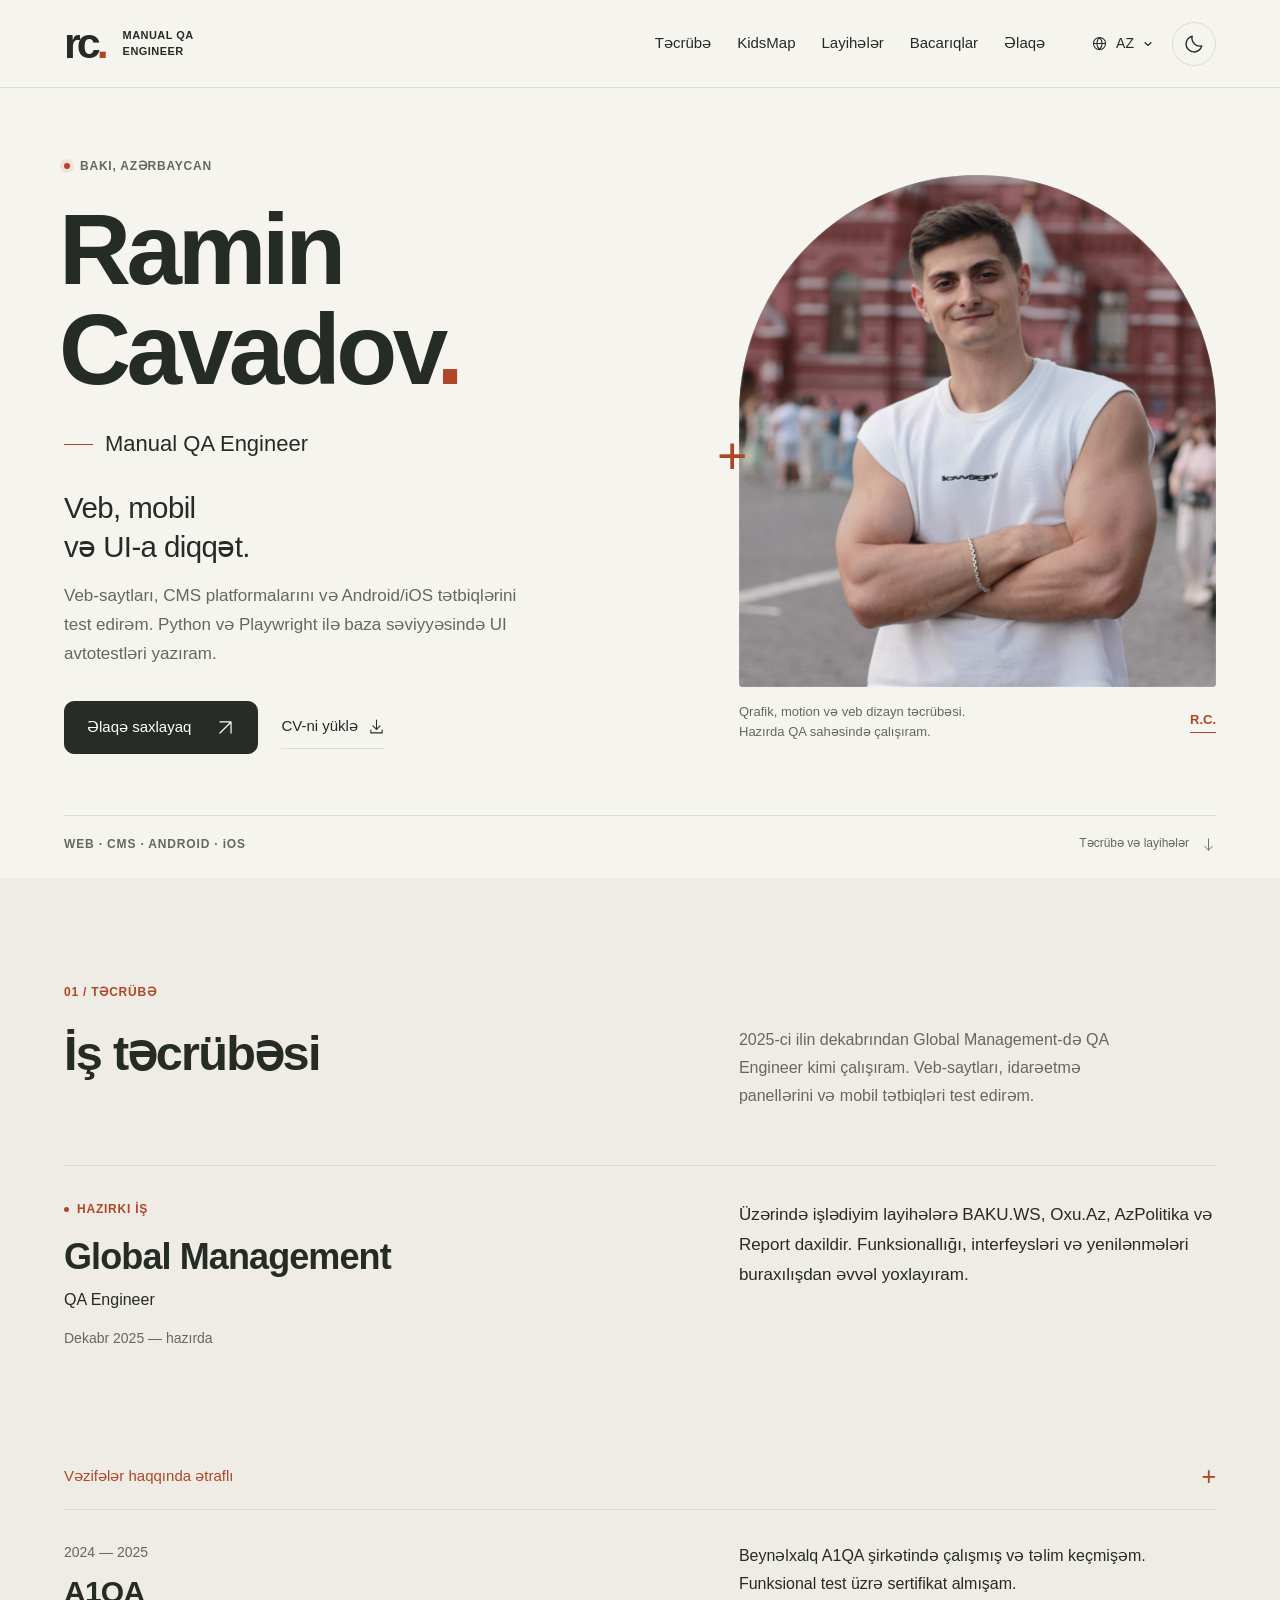
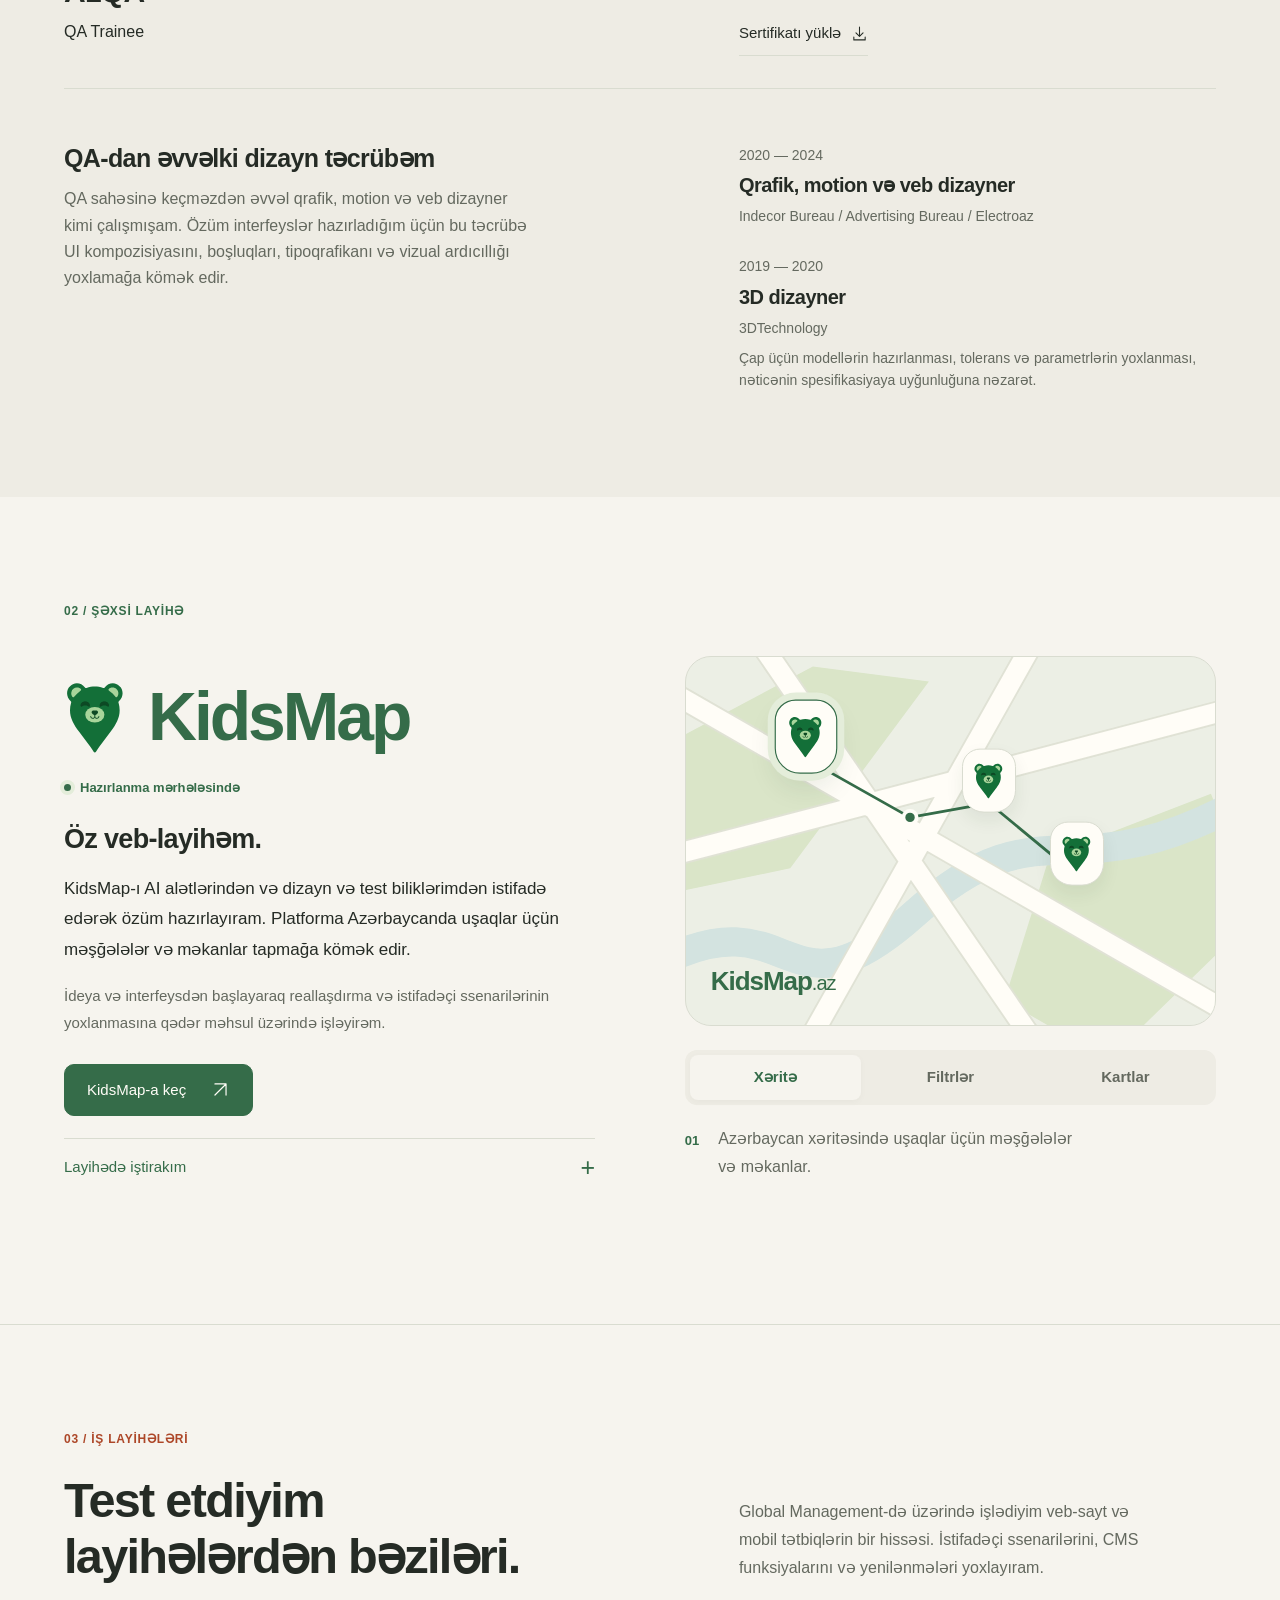
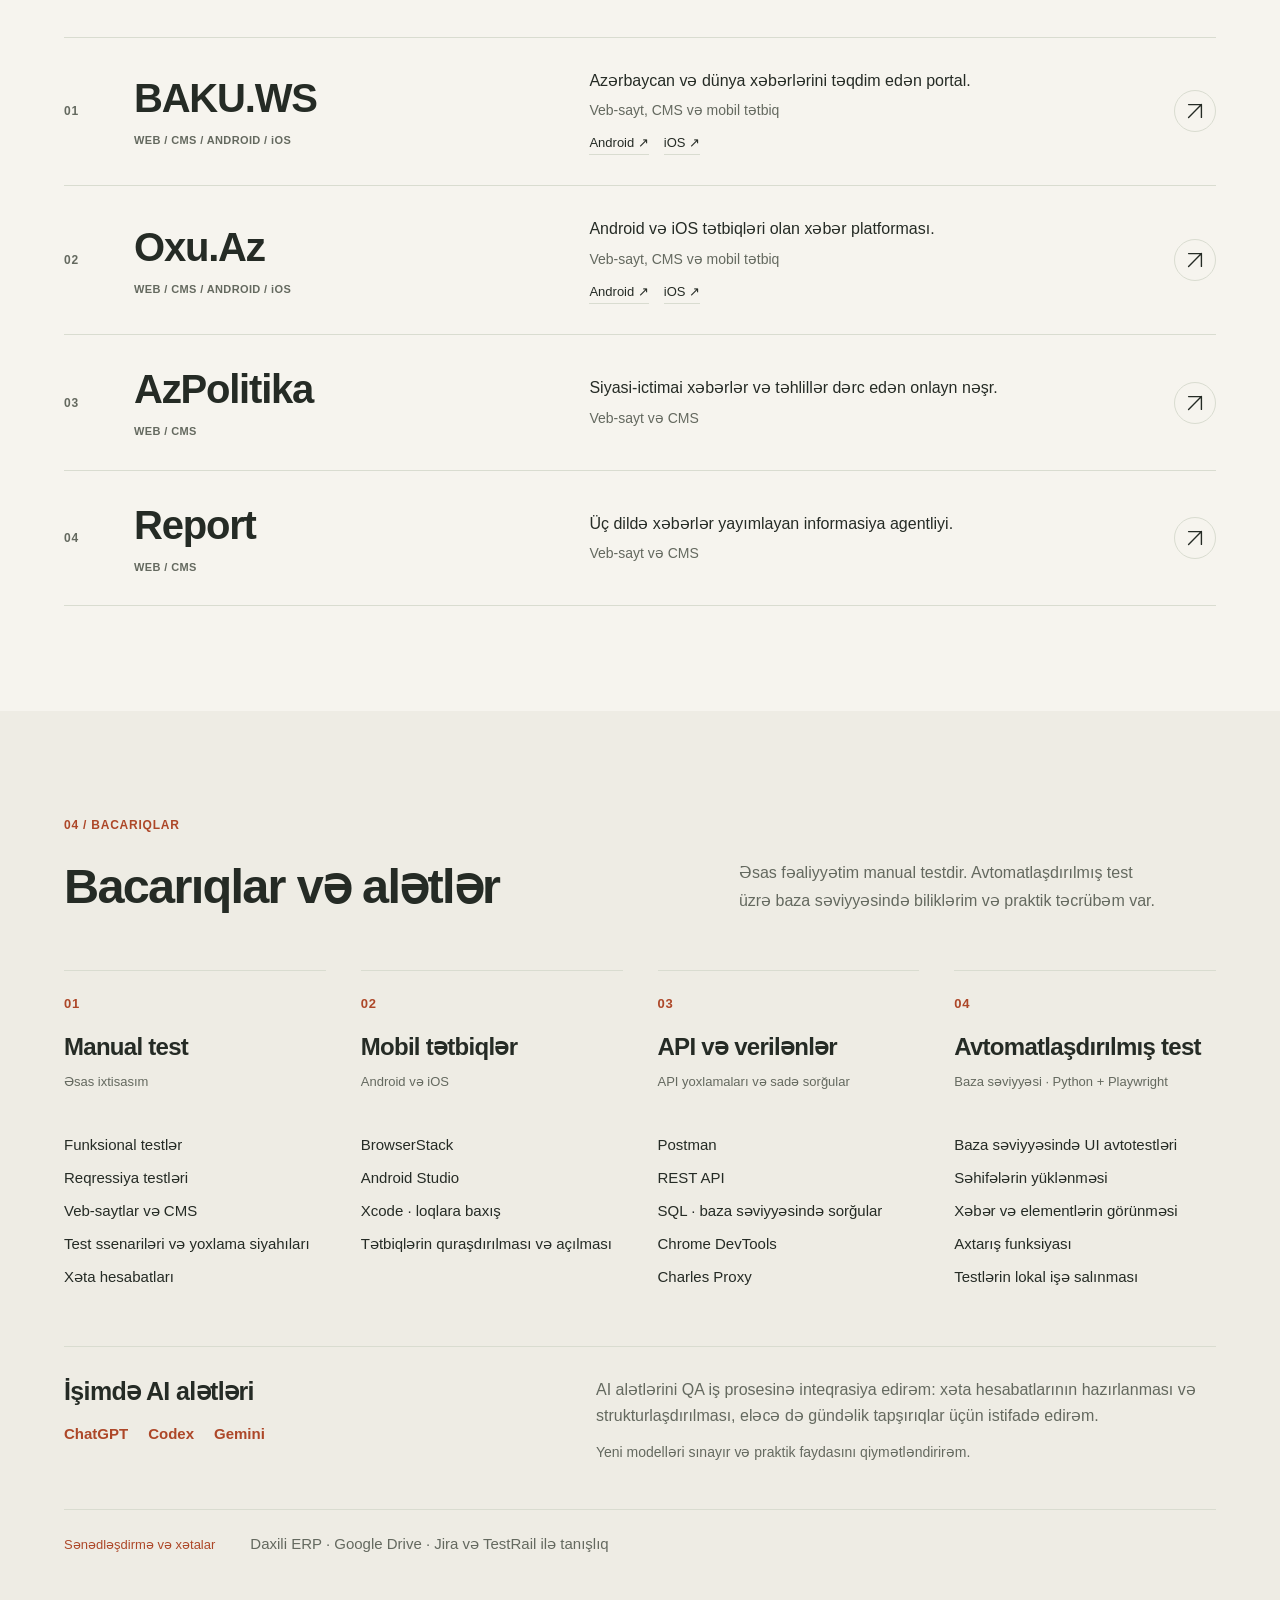
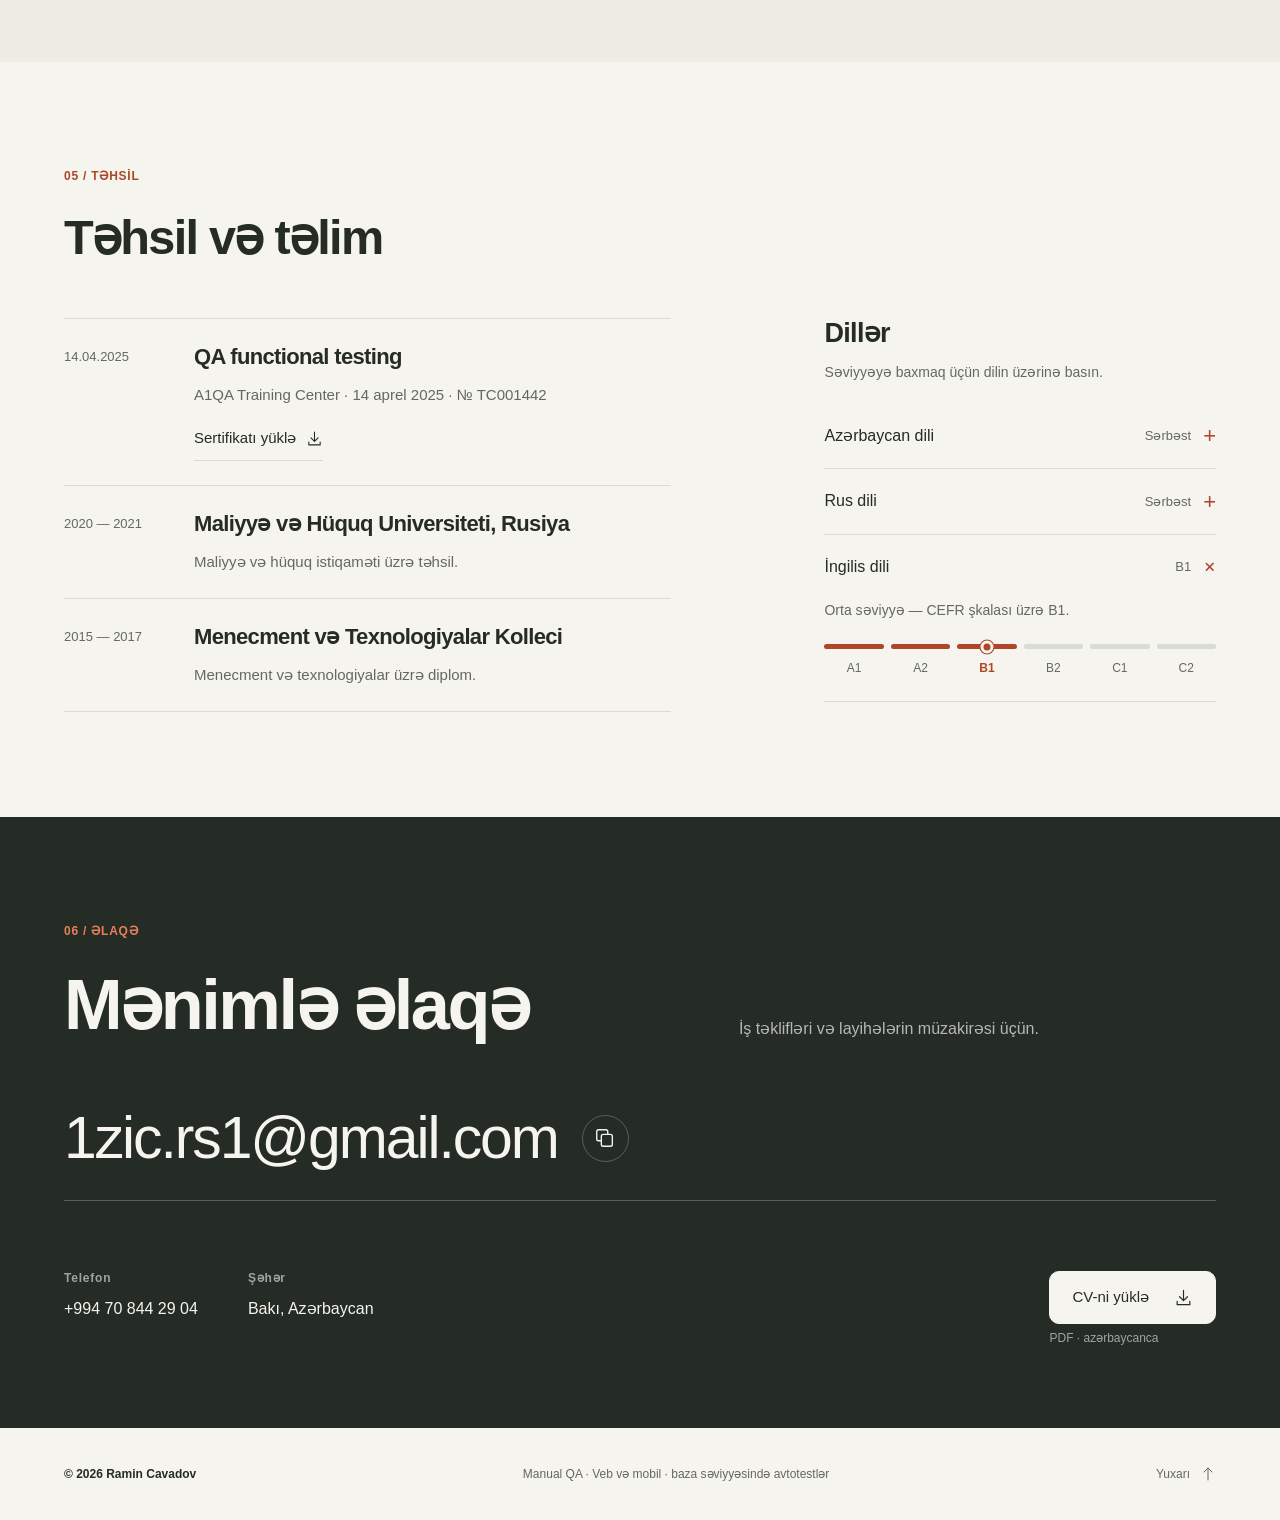
==== commit 4251b178: "Open portfolio in Azerbaijani by default" ====
--- a/index.html
+++ b/index.html
@@ -1,12 +1,12 @@
 <!doctype html>
-<html lang="ru" data-theme="light">
+<html lang="az" data-theme="light">
 <head>
   <meta charset="utf-8">
   <meta name="viewport" content="width=device-width, initial-scale=1">
   <meta name="theme-color" content="#f6f4ee">
-  <meta name="description" content="Ramin Cavadov — Manual QA Engineer в Баку. Тестирование веб-сайтов, CMS и приложений Android/iOS. Python и Playwright на базовом уровне.">
+  <meta name="description" content="Ramin Cavadov — Bakıda Manual QA Engineer. Veb-saytların, CMS və Android/iOS tətbiqlərinin test edilməsi. Python və Playwright ilə baza səviyyəsində avtomatlaşdırma.">
   <meta property="og:title" content="Ramin Cavadov — Manual QA Engineer">
-  <meta property="og:description" content="Web, mobile & a careful eye for detail. Explore my experience, projects and CV.">
+  <meta property="og:description" content="Ramin Cavadov — Bakıda Manual QA Engineer. Veb-saytların, CMS və Android/iOS tətbiqlərinin test edilməsi. Python və Playwright ilə baza səviyyəsində avtomatlaşdırma.">
   <meta property="og:type" content="profile">
   <meta name="color-scheme" content="light dark">
   <title>Ramin Cavadov — Manual QA Engineer</title>
@@ -20,26 +20,26 @@
   <script src="app.js" defer></script>
 </head>
 <body>
-  <a class="skip-link" href="#main">К содержимому</a>
+  <a class="skip-link" href="#main">Məzmuna keç</a>
   <div class="reading-progress" aria-hidden="true"></div>
   <header class="site-header">
-    <a class="wordmark" href="#home" aria-label="Ramin Cavadov — начало"><span class="monogram">rc<span>.</span></span><span class="wordmark-caption">MANUAL QA ENGINEER</span></a>
-    <nav id="primary-nav" aria-label="Основная навигация"></nav>
+    <a class="wordmark" href="#home" aria-label="Ramin Cavadov — Səhifənin əvvəlinə"><span class="monogram">rc<span>.</span></span><span class="wordmark-caption">MANUAL QA ENGINEER</span></a>
+    <nav id="primary-nav" aria-label="Əsas naviqasiya"></nav>
     <div class="header-tools">
       <details class="language-picker">
-        <summary aria-label="Выбрать язык"><svg viewBox="0 0 24 24" fill="none" aria-hidden="true"><circle cx="12" cy="12" r="8.5"/><path d="M3.5 12h17M12 3.5c5 5 5 12 0 17-5-5-5-12 0-17Z"/></svg><span class="current-language">RU</span><svg class="chevron" viewBox="0 0 16 16" fill="none" aria-hidden="true"><path d="m4 6 4 4 4-4"/></svg></summary>
-        <div class="language-options" aria-label="Язык">
+        <summary aria-label="Dil seçin"><svg viewBox="0 0 24 24" fill="none" aria-hidden="true"><circle cx="12" cy="12" r="8.5"/><path d="M3.5 12h17M12 3.5c5 5 5 12 0 17-5-5-5-12 0-17Z"/></svg><span class="current-language">AZ</span><svg class="chevron" viewBox="0 0 16 16" fill="none" aria-hidden="true"><path d="m4 6 4 4 4-4"/></svg></summary>
+        <div class="language-options" aria-label="Dil seçin">
           <button type="button" data-lang="ru" lang="ru">Русский<span>RU</span></button>
           <button type="button" data-lang="en" lang="en">English<span>EN</span></button>
           <button type="button" data-lang="az" lang="az">Azərbaycanca<span>AZ</span></button>
         </div>
       </details>
-      <button class="theme-toggle icon-button" type="button" aria-label="Включить тёмную тему"><svg class="sun" viewBox="0 0 24 24" fill="none" aria-hidden="true"><circle cx="12" cy="12" r="4"/><path d="M12 2v2m0 16v2M2 12h2m16 0h2M5 5l1.5 1.5m11 11L19 19M5 19l1.5-1.5m11-11L19 5"/></svg><svg class="moon" viewBox="0 0 24 24" fill="none" aria-hidden="true"><path d="M20.5 14A8.7 8.7 0 0 1 10 3.5 8.7 8.7 0 1 0 20.5 14Z"/></svg></button>
-      <button class="menu-toggle icon-button" type="button" aria-controls="primary-nav" aria-expanded="false" aria-label="Открыть меню"><span></span><span></span></button>
+      <button class="theme-toggle icon-button" type="button" aria-label="Qaranlıq mövzuya keç"><svg class="sun" viewBox="0 0 24 24" fill="none" aria-hidden="true"><circle cx="12" cy="12" r="4"/><path d="M12 2v2m0 16v2M2 12h2m16 0h2M5 5l1.5 1.5m11 11L19 19M5 19l1.5-1.5m11-11L19 5"/></svg><svg class="moon" viewBox="0 0 24 24" fill="none" aria-hidden="true"><path d="M20.5 14A8.7 8.7 0 0 1 10 3.5 8.7 8.7 0 1 0 20.5 14Z"/></svg></button>
+      <button class="menu-toggle icon-button" type="button" aria-controls="primary-nav" aria-expanded="false" aria-label="Menyunu aç"><span></span><span></span></button>
     </div>
   </header>
   <main id="main" tabindex="-1">
-    <noscript><div class="no-script"><h1>Ramin Cavadov</h1><p>Manual QA Engineer · Baku, Azerbaijan</p><p>Web, CMS, Android / iOS · Python + Playwright</p><p><a href="mailto:1zic.rs1@gmail.com">1zic.rs1@gmail.com</a> · <a href="tel:+994708442904">+994 70 844 29 04</a></p><p>CV: <a href="downloads/Ramin-Cavadov-CV-RU.pdf">Русский</a> · <a href="downloads/Ramin-Cavadov-CV-EN.pdf">English</a> · <a href="downloads/Ramin-Cavadov-CV-AZ.pdf">Azərbaycanca</a></p></div></noscript>
+    <noscript><div class="no-script"><h1>Ramin Cavadov</h1><p>Manual QA Engineer · Bakı, Azərbaycan</p><p>Web, CMS, Android / iOS · Python + Playwright</p><p><a href="mailto:1zic.rs1@gmail.com">1zic.rs1@gmail.com</a> · <a href="tel:+994708442904">+994 70 844 29 04</a></p><p>CV: <a href="downloads/Ramin-Cavadov-CV-RU.pdf">Русский</a> · <a href="downloads/Ramin-Cavadov-CV-EN.pdf">English</a> · <a href="downloads/Ramin-Cavadov-CV-AZ.pdf">Azərbaycanca</a></p></div></noscript>
   </main>
   <footer class="site-footer"></footer>
   <p id="announcer" class="sr-only" aria-live="polite" aria-atomic="true"></p>
